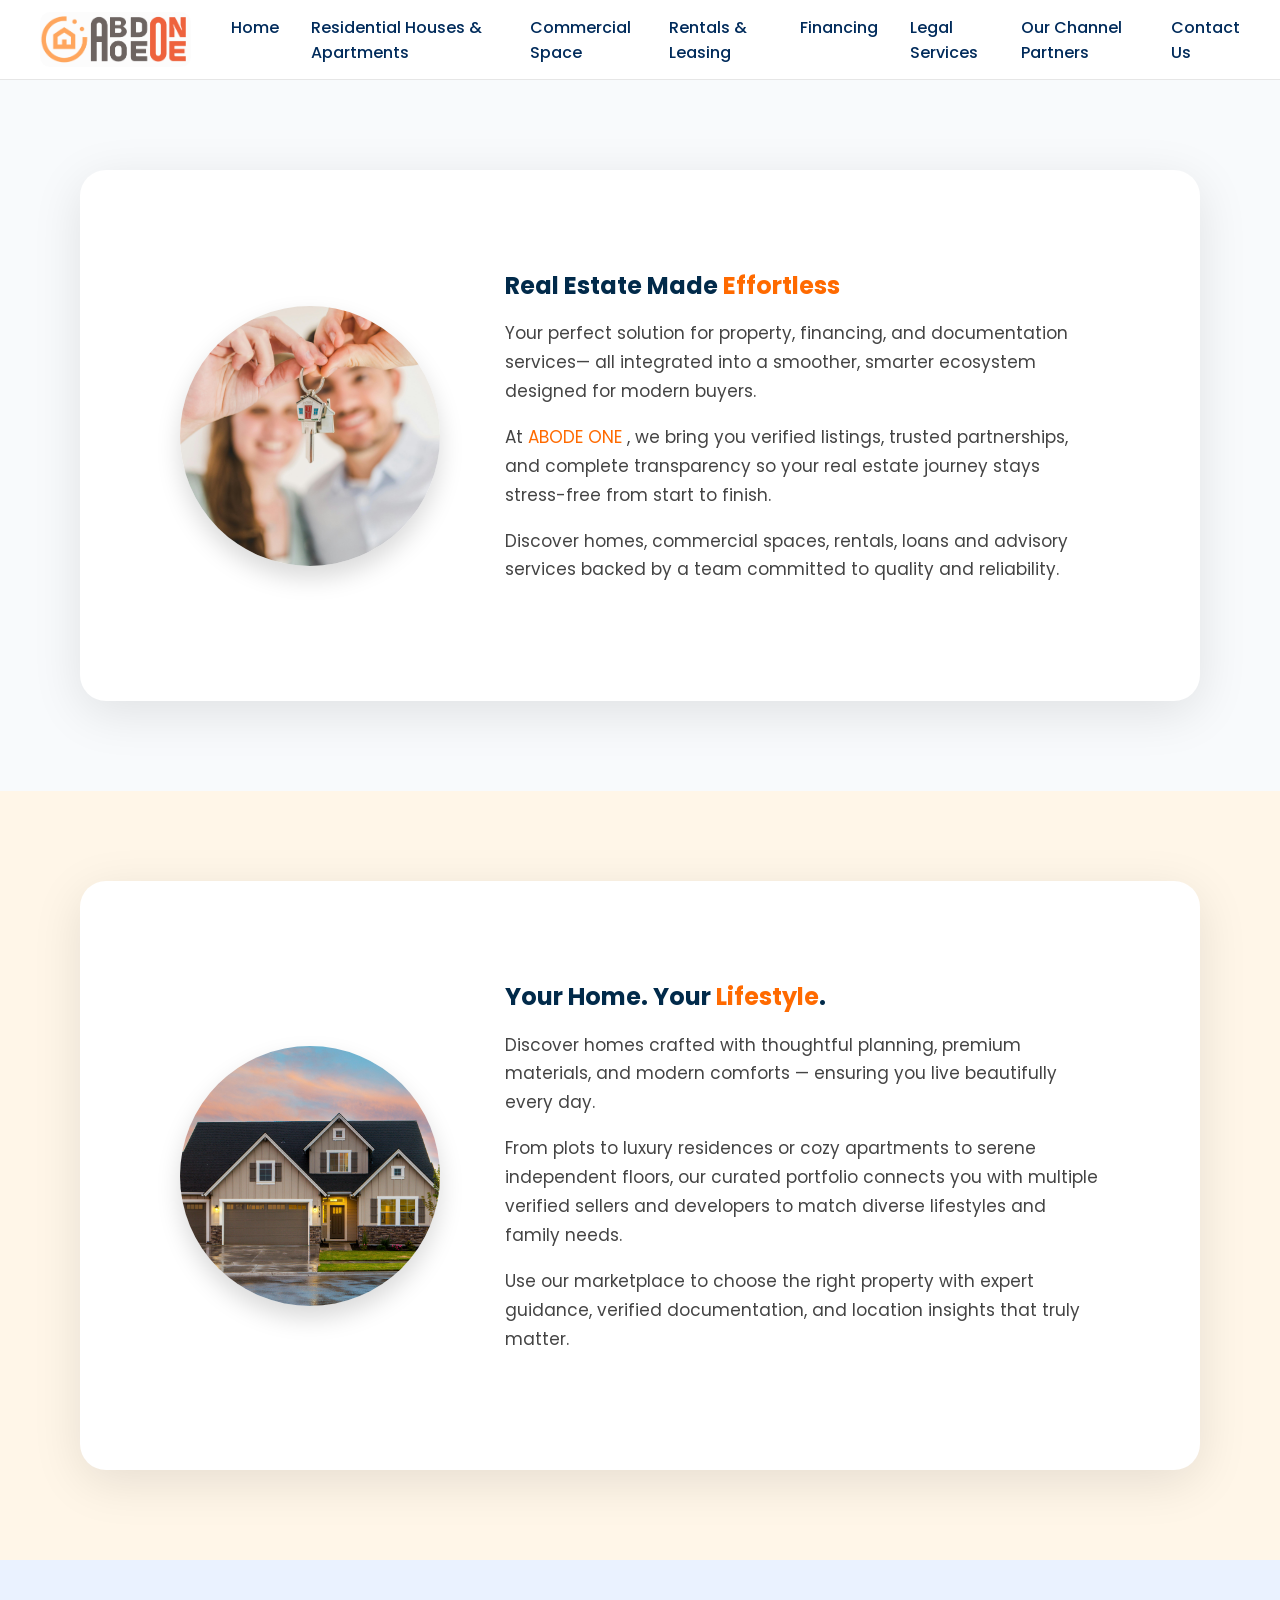
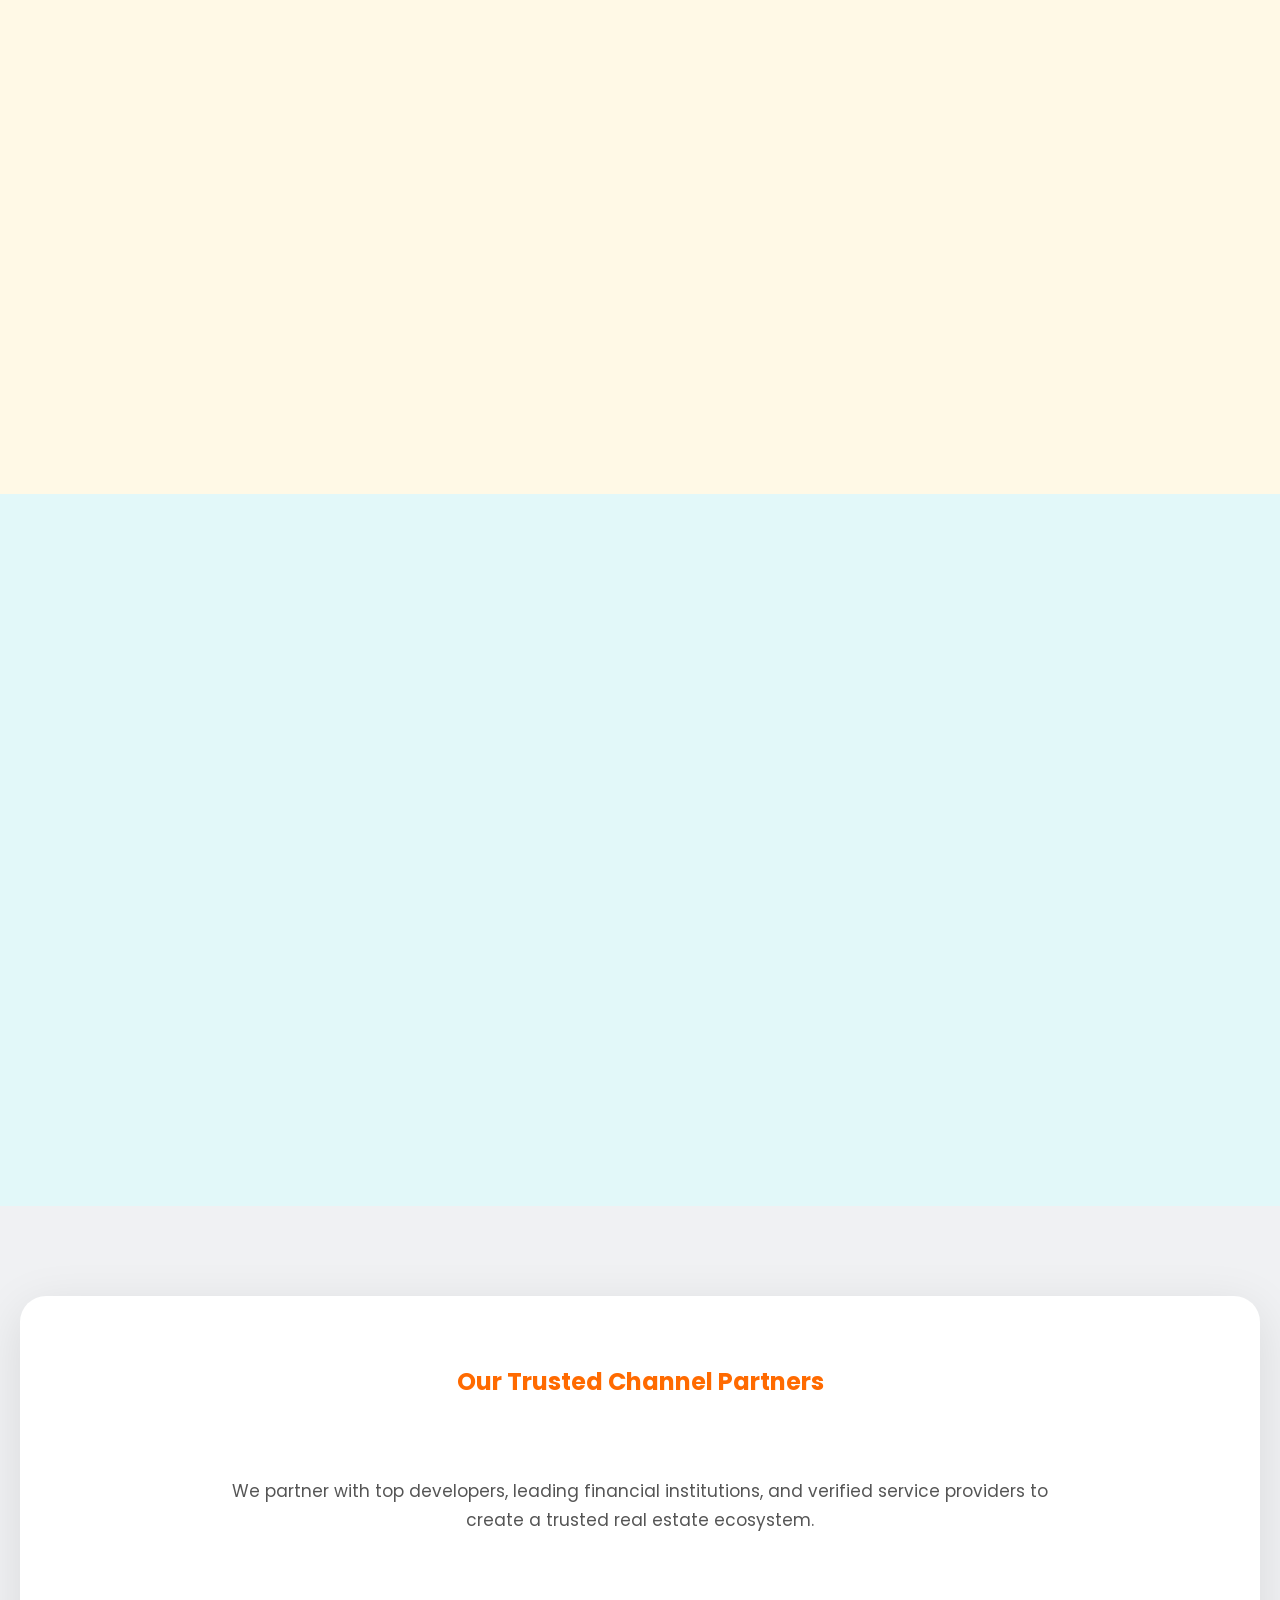
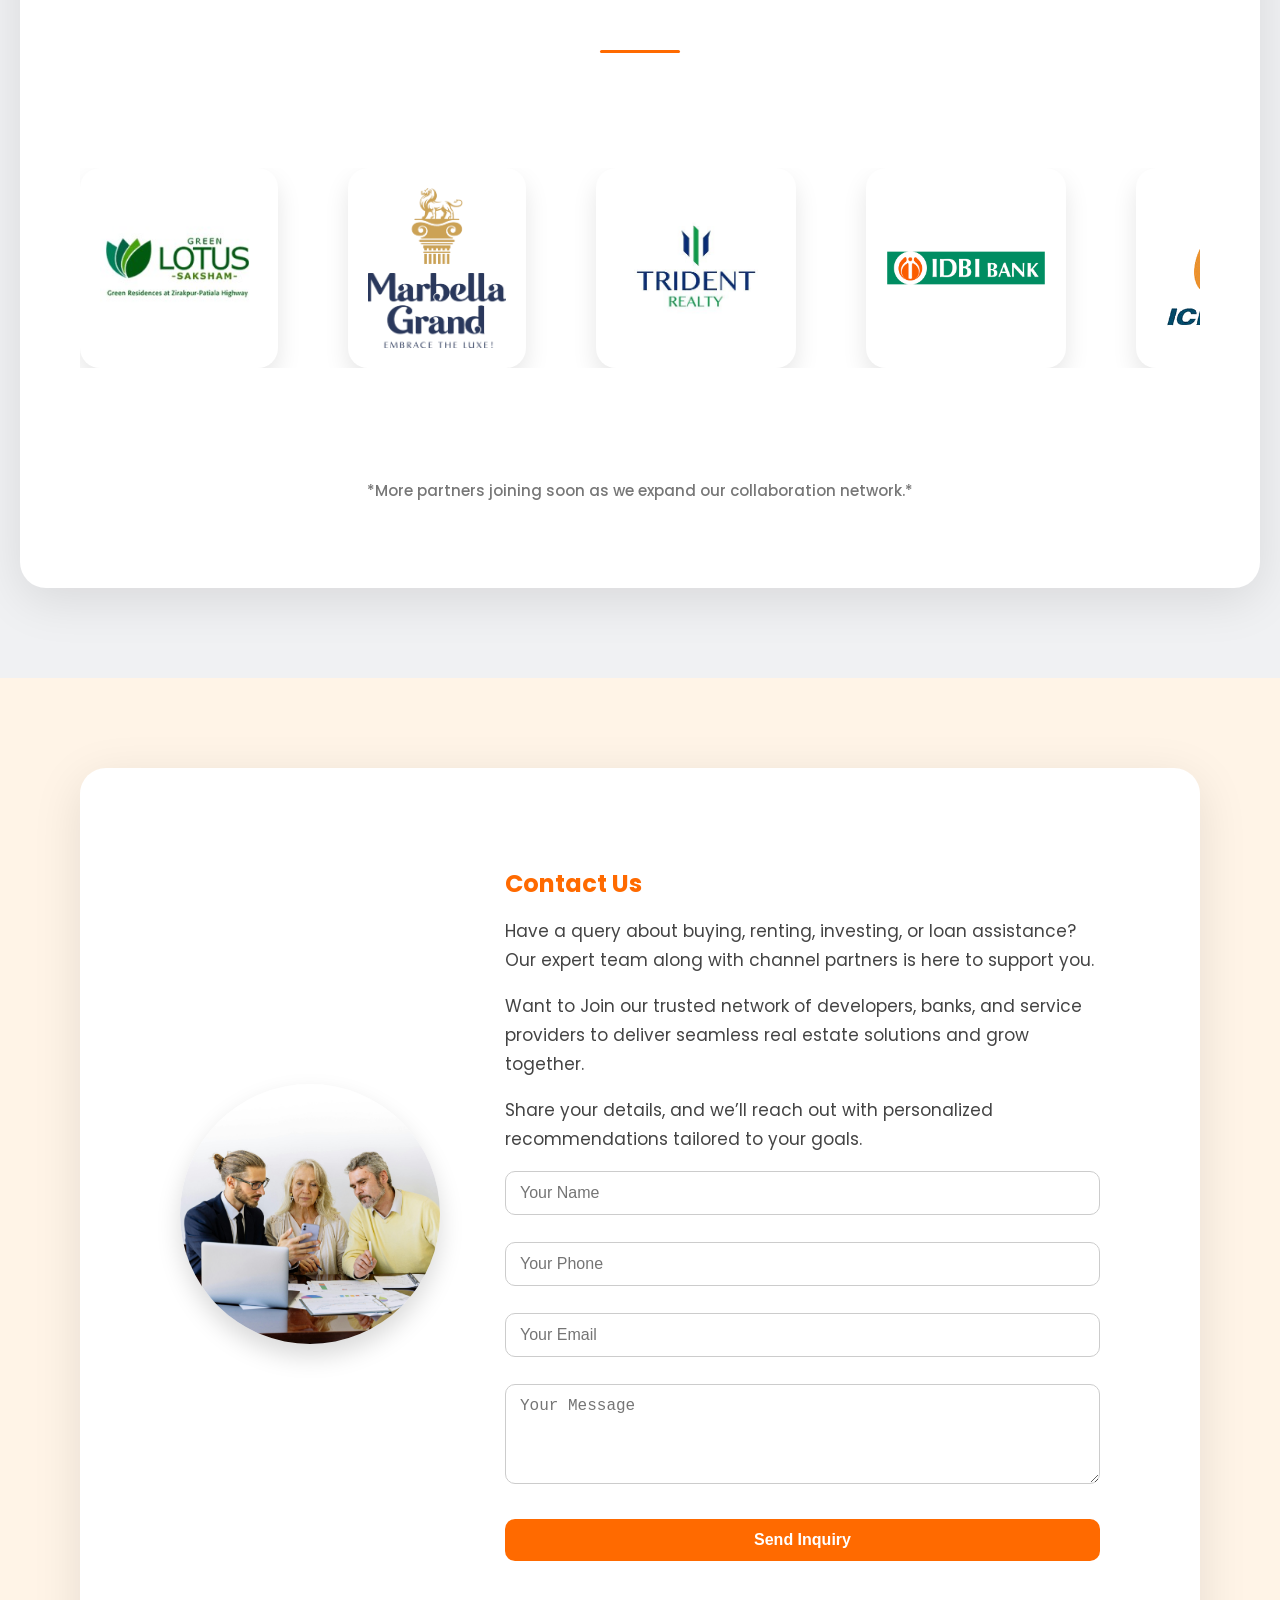
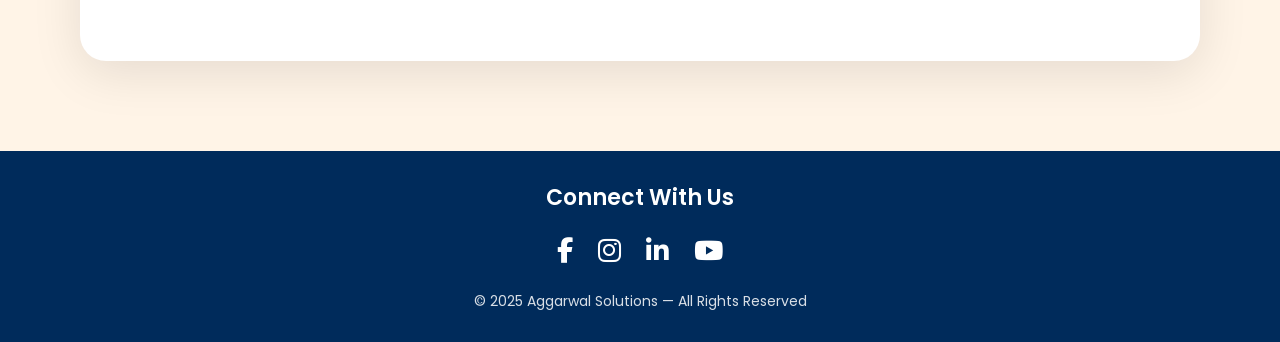
==== REAPI/src/main/java/website_content/index.html @ b0543baa "website developed" ====
<!DOCTYPE html>
<html lang="en">
<head>
<meta charset="UTF-8">
<meta name="viewport" content="width=device-width, initial-scale=1.0">
<title>TIMBRIX Real Estate Solutions</title>

<link rel="stylesheet" href="https://cdnjs.cloudflare.com/ajax/libs/font-awesome/6.5.0/css/all.min.css">
<link rel="preconnect" href="https://fonts.googleapis.com">
<link rel="preconnect" href="https://fonts.gstatic.com" crossorigin>
<link href="https://fonts.googleapis.com/css2?family=Poppins:wght@300;400;500;600;700;800&display=swap" rel="stylesheet">

<style>
/* -------------------- GLOBAL -------------------- */
html { scroll-behavior: smooth; }
body {
    margin: 0;
    font-family: "Poppins", sans-serif;
    background: #f6f7f9;
    color: #333;
}

/* -------------------- HEADER -------------------- */
header {
    background: #ffffffeb;
    backdrop-filter: blur(12px);
    position: sticky;
    top: 0;
    z-index: 9999;
    display: flex;
    align-items: center;
    justify-content: space-between;
    padding: 12px 40px;
    border-bottom: 1px solid #e6e6e6;
}

header .logo-area {
    display: flex;
    align-items: center;
    gap: 20px;
}

header .logo-area strong {
    font-size: 22px;
    font-weight: 700;
    color: #002b5b;
    letter-spacing: 1px;
}

header nav ul {
    list-style: none;
    display: flex;
    gap: 32px;
    margin: 0;
}
header nav ul li a {
    font-weight: 500;
    text-decoration: none;
    color: #002b5b;
    transition: 0.3s;
}
header nav ul li a:hover {
    color: #ff6a00;
    font-weight: 600;
}

/* Hamburger menu button */
.hamburger {
    display: none;
    font-size: 28px;
    cursor: pointer;
    color: #002b5b;
}

/* -------------------- SECTIONS -------------------- */
section {
    padding: 90px 80px;
    min-height: 50vh;
    display: flex;
    align-items: center;
    justify-content: center;
}

/* -------------------- CARDS -------------------- */
.glass-card {
    background: white;
    border-radius: 26px;
    box-shadow: 0 12px 50px rgba(0,0,0,0.10);
    padding: 100px;
    display: flex;
    align-items: center;
    gap: 65px;
    max-width: 1500px;
    width: 100%;
    opacity: 0;
    transform: translateY(70px);
	transition: transform 0.5s ease, opacity 0.5s ease;
}

.visible {
    opacity: 1 !important;
    transform: translateY(0) !important;
}

/* -------------------- TEXT -------------------- */
.glass-card h1, .glass-card h2 {
    margin: 0 0 18px 0;
    color: #012a4a;
    font-weight: 700;
    line-height: 1.3;
}

.glass-card p {
    font-size: 17px;
    line-height: 1.7;
    color: #444;
}

.highlight {
    color: #ff6a00;
}

/* -------------------- IMAGE -------------------- */
.section-image {
    width: 260px;
    height: 260px;
    border-radius: 50%;
    object-fit: cover;
    box-shadow: 0 12px 25px rgba(0,0,0,0.15);
    transition: 0.3s ease;
}
.section-image:hover {
    transform: scale(1.08);
}

/* -------------------- SECTION COLORS -------------------- */
#intro { background: #f8fafc; }
#residential { background: #fff6e8; }
#commercial { background: #eaf2ff; }
#rentals { background: #f8f9fa; }
#loans { background: #fff9e6; }
#legal { background: #e2f8f9; }
#partners { background: #f0f1f3; }
#contact { background: #fff4e7; }

/* -------------------- PARTNER SLIDER -------------------- */
.partner-track-wrapper {
    overflow: hidden;
    width: 100%;
    margin-top: 10px;
    margin-bottom: 10px;
}

.partner-track {
    display: flex;
    gap: 70px;
    animation: slide 18s linear infinite;
}

.partner-track img {
    width: 160px;
    height: 160px;
    object-fit: contain;
    background: white;
    padding: 20px;
    border-radius: 20px;
    box-shadow: 0 12px 25px rgba(0,0,0,0.1);
    transition: 0.3s;
}
.partner-track img:hover {
    transform: scale(1.15);
}

@keyframes slide {
    from { transform: translateX(0); }
    to { transform: translateX(-50%); }
}

/* -------------------- CONTACT FORM -------------------- */
form {
    margin-top: 15px;
}
form input, form textarea {
    width: 100%;
    padding: 14px;
    margin-bottom: 15px;
    border: 1px solid #ccc;
    border-radius: 10px;
    font-size: 16px;
    background: #fff;
}
form button {
    padding: 14px 30px;
    background: #ff6a00;
    border: none;
    color: white;
    border-radius: 10px;
    font-weight: 600;
    cursor: pointer;
    margin-top: 8px;
}
form button:hover {
    background: #e35d00;
}

/* -------------------- RESPONSIVE -------------------- */
@media (max-width: 900px) {
    .glass-card {
        flex-direction: column;
        text-align: center;
    }
    .section-image {
        width: 180px;
        height: 180px;
    }
    header {
        padding: 12px 20px;
    }
    header nav ul {
        gap: 18px;
    }
}

/* Improved mobile responsiveness */
@media (max-width: 700px) {
    section {
        padding: 50px 25px;
    }
    .glass-card {
        padding: 45px 28px;
        gap: 30px;
        max-width: 100%;
    }
    .section-image {
        width: 140px;
        height: 140px;
    }
    .glass-card h1, .glass-card h2 { font-size: 22px; }
    .glass-card p { font-size: 15px; }
    .partner-track img {
        width: 100px;
        height: 100px;
        padding: 12px;
    }
    .hamburger {
        display: block;
    }
    header nav {
        display: none;
        position: absolute;
        top: 70px;
        right: 0;
        background: #ffffff;
        width: 200px;
        box-shadow: 0 8px 20px rgba(0,0,0,0.2);
        border-radius: 10px;
        flex-direction: column;
        padding: 10px;
    }
    header nav ul {
        flex-direction: column;
        gap: 15px;
    }
}

/* Extra small phones */
@media (max-width: 500px) {
    header { padding: 10px 15px; }
    .glass-card { padding: 35px 22px; border-radius: 20px; gap: 22px; }
    .section-image { width: 120px; height: 120px; }
    .partner-track img { width: 80px; height: 80px; padding: 10px; }
    header .logo-area strong { font-size: 18px; }
}
</style>
</head>

<body>

<!-- ======================= HEADER ======================= -->
<header>
    <div class="logo-area">
        <img src="abodeone.png" style="height:55px; border-radius:10px;">
      
    </div>

    <div class="hamburger" onclick="toggleMenu()">
        <i class="fas fa-bars"></i>
    </div>

    <nav id="nav-menu">
        <ul>
            <li><a href="#intro">Home</a></li>
            <li><a href="#residential">Residential Houses & Apartments</a></li>
            <li><a href="#commercial">Commercial Space</a></li>
            <li><a href="#rentals">Rentals & Leasing</a></li>
            <li><a href="#loans">Financing</a></li>
            <li><a href="#legal">Legal Services</a></li>
            <li><a href="#partners">Our Channel Partners</a></li>
            <li><a href="#contact">Contact Us</a></li>
        </ul>
    </nav>
</header>

<!-- ======================= SECTIONS ======================= -->
<section id="intro">
    <div class="glass-card">
        <img src="intro.jpg" class="section-image">
        <div class="text-content">
           <h1>Real Estate Made <span class="highlight">Effortless</span></h1>
           <p>Your perfect solution for property, financing, and documentation services— all integrated into a smoother, smarter ecosystem designed for modern buyers.</p>
           <p>At <span class="highlight"> ABODE ONE </span>, we bring you verified listings, trusted partnerships, and complete transparency so your real estate journey stays stress-free from start to finish.</p>
           <p>Discover homes, commercial spaces, rentals, loans and advisory services backed by a team committed to quality and reliability.</p>
        </div>
    </div>
</section>


<!-- ======================= RESIDENTIAL ======================= -->
<section id="residential">
    <div class="glass-card">
        <img src="residential.jpg" class="section-image">

        <div class="text-content">
           <h2>Your Home. Your <span class="highlight">Lifestyle</span>.</h2>
			<p>Discover homes crafted with thoughtful planning, premium materials, and modern comforts — ensuring you live beautifully every day.</p>
			<p>From plots to luxury residences  or cozy apartments to serene independent floors, our curated portfolio connects you with multiple verified sellers and developers to match diverse lifestyles and family needs.</p>
			<p>Use our marketplace to choose the right property with expert guidance, verified documentation, and location insights that truly matter.</p>

        </div>
    </div>
</section>

<!-- ======================= COMMERCIAL ======================= -->
<section id="commercial">
    <div class="glass-card">
        <img src="commercial.jpg" class="section-image">

        <div class="text-content">
            <h2>Commercial Spaces That <span class="highlight">Empower Businesses</span></h2>
			<p>Whether you’re a startup, growing company, or established enterprise, find the right commercial space to drive your success.</p>
			<p>Browse retail shops, office spaces, showrooms, and industrial units from multiple trusted partners — all offering high visibility, strong connectivity, and long-term value.</p>
			<p>Our marketplace connects you with top real estate agents and developers, providing commercial projects designed for productivity, scalability, and seamless operations.</p>
		</div>
    </div>
</section>

<!-- ======================= RENTALS ======================= -->
<section id="rentals">
    <div class="glass-card">
        <img src="rental.jpg" class="section-image">

        <div class="text-content">
          <h2>Flexible <span class="highlight">Rentals & Leasing</span></h2>
			<p>Discover rental homes, offices, co-working spaces, and commercial units all in one marketplace — tailored to your short-term and long-term needs.</p>
			<p>Compare options from trusted rental partners with transparent pricing, hassle-free paperwork, and speedy move-ins — ideal for individuals and businesses on the move.</p>
			<p>Pick from fully furnished, semi-furnished, or bare-shell spaces, with flexible lease terms designed to suit your lifestyle or business requirements.</p>

        </div>
    </div>
</section>

<!-- ======================= LOANS ======================= -->
<section id="loans">
    <div class="glass-card">
        <img src="bankloans.jpg" class="section-image">

        <div class="text-content">
          <h2>Fast & Easy <span class="highlight">Property Loans</span></h2>
			<p>Discover a wide range of home loans, commercial loans, balance transfers, and top-ups — all available in one convenient marketplace.</p>
			<p>Compare options from multiple leading banks to secure the best rates, faster approvals, and expert guidance every step of the way.</p>
			<p>Our streamlined process takes you from eligibility checks to final approval quickly, transparently, and effortlessly.</p>


        </div>
    </div>
</section>

<!-- ======================= LEGAL ======================= -->
<section id="legal">
    <div class="glass-card">
        <img src="legal.jpg" class="section-image">

        <div class="text-content">
           <h2>Property Legalities Made <span class="highlight">Simple</span></h2>

<p>Navigate real estate with confidence using our verified documentation services, trusted legal partners, and transparent advisory.</p>
<p>From agreement drafting and registration to due diligence, NOCs, and title checks — legal partners cover everything to protect your investment.</p>
<p>All documents are carefully reviewed by certified legal professionals to ensure accuracy, compliance, and peace of mind.</p>

        </div>
    </div>
</section>

<!-- ======================= PARTNERS ======================= -->
<section id="partners">
    <div class="glass-card" style="flex-direction: column; text-align:center; padding: 70px 60px;">

        <h2 style="margin-bottom: 15px;">
            <span class="highlight">Our Trusted Channel Partners</span>
        </h2>

      <p style="max-width: 850px; margin: 0 auto 25px auto; font-size: 17px; line-height: 1.7; color: #555;">
    We partner with top developers, leading financial institutions, and verified service providers to create a trusted real estate ecosystem. 
   </p>


        <hr style="width: 80px; border: none; height: 3px; background: #ff6a00; border-radius: 10px; margin: 25px auto 40px auto;">

        <div class="partner-track-wrapper">
            <div class="partner-track">
                <img src="Green_lotus_saksham.png" alt="Green Lotus">
                <img src="marbella.webp" alt="Marbella">
                <img src="trident.png" alt="Trident">
                <img src="idbi.png" alt="IDBI Bank">
                <img src="icici.png" alt="ICICI Bank">
                <img src="sbi.png" alt="SBI Bank">

                <!-- duplicates for infinite loop -->
                <img src="Green_lotus_saksham.png" alt="Green Lotus">
                <img src="marbella.webp" alt="Marbella">
                <img src="trident.png" alt="Trident">
                <img src="idbi.png" alt="IDBI Bank">
                <img src="icici.png" alt="ICICI Bank">
                <img src="sbi.png" alt="SBI Bank">
            </div>
        </div>

        <p style="margin-top: 35px; font-size: 15px; color: #777; font-weight: 500;">
            *More partners joining soon as we expand our collaboration network.*
        </p>

    </div>
</section>


<!-- ======================= CONTACT ======================= -->
<section id="contact">
    <div class="glass-card">
        <img src="contactus.jpg" class="section-image">

        <div class="text-content" style="max-width:600px;">
            <h2><span class="highlight">Contact Us</span></h2>
            <p>Have a query about buying, renting, investing, or loan assistance? Our expert team along with channel partners is here to support you.</p>
            <p>Want to Join our trusted network of developers, banks, and service providers to deliver seamless real estate solutions and grow together.</p>

			<p>Share your details, and we’ll reach out with personalized recommendations tailored to your goals.</p>

        <form action="send_email.php" method="post">
                <input type="text" placeholder="Your Name" required>
                <input type="tel" placeholder="Your Phone" required>
                <input type="email" placeholder="Your Email" required>
                <textarea placeholder="Your Message" required></textarea>
                <button type="submit">Send Inquiry</button>
            </form>
        </div>
    </div>
</section>

<style>
/* -------------------- CONTACT FORM STYLING -------------------- */
form {
    display: flex;
    flex-direction: column;
    gap: 12px;
    width: 100%;
}

form input,
form textarea {
    width: 100%;
    padding: 12px 14px;
    font-size: 16px;
    border-radius: 10px;
    border: 1px solid #ccc;
    box-sizing: border-box;
    transition: 0.3s;
}

form input:focus,
form textarea:focus {
    outline: none;
    border-color: #ff6a00;
    box-shadow: 0 0 5px rgba(255,106,0,0.5);
}

form textarea {
    resize: vertical;
    min-height: 100px;
}

form button {
    padding: 12px 25px;
    font-size: 16px;
    border-radius: 10px;
    background: #ff6a00;
    color: #fff;
    border: none;
    cursor: pointer;
    transition: 0.3s;
}

form button:hover {
    background: #e35d00;
}

/* -------------------- MOBILE RESPONSIVE -------------------- */
@media (max-width: 700px) {
    form input,
    form textarea {
        font-size: 15px;
        padding: 10px 12px;
    }
    form button {
        font-size: 15px;
        padding: 10px 20px;
    }
}

@media (max-width: 500px) {
    form input,
    form textarea {
        font-size: 14px;
        padding: 8px 10px;
    }
    form button {
        font-size: 14px;
        padding: 8px 18px;
    }
}
</style>



<!-- ======================= FOOTER ======================= -->
<footer style="text-align:center; padding:30px 20px; background:#002b5b; color:white;">
    <div style="margin-bottom:18px; font-size:22px; font-weight:600;">Connect With Us</div>
    <div style="margin-bottom:20px; display:flex; justify-content:center; gap:25px;">
        <a href="www.facebook.com" style="color:white; font-size:26px; transition:0.3s;"><i class="fab fa-facebook-f"></i></a>
        <a href="www.instagram.com" style="color:white; font-size:26px; transition:0.3s;"><i class="fab fa-instagram"></i></a>
        <a href="www.linkedin.com" style="color:white; font-size:26px; transition:0.3s;"><i class="fab fa-linkedin-in"></i></a>
        <a href="www.youtube.com" style="color:white; font-size:26px; transition:0.3s;"><i class="fab fa-youtube"></i></a>
    </div>
    <div style="margin-top:12px; font-size:14px; opacity:0.85;">© 2025 Aggarwal Solutions — All Rights Reserved</div>
</footer>

<script>
// Fade-in Animation
const observer = new IntersectionObserver(entries => {
    entries.forEach(entry => {
        if(entry.isIntersecting){
            entry.target.classList.add('visible');
        }
    });
},{ threshold: 0.2 });

document.querySelectorAll('.glass-card').forEach(card => observer.observe(card));

// Toggle Mobile Menu
function toggleMenu() {
    const menu = document.getElementById('nav-menu');
    if(menu.style.display === "flex") {
        menu.style.display = "none";
    } else {
        menu.style.display = "flex";
    }
}
</script>

</body>
</html>
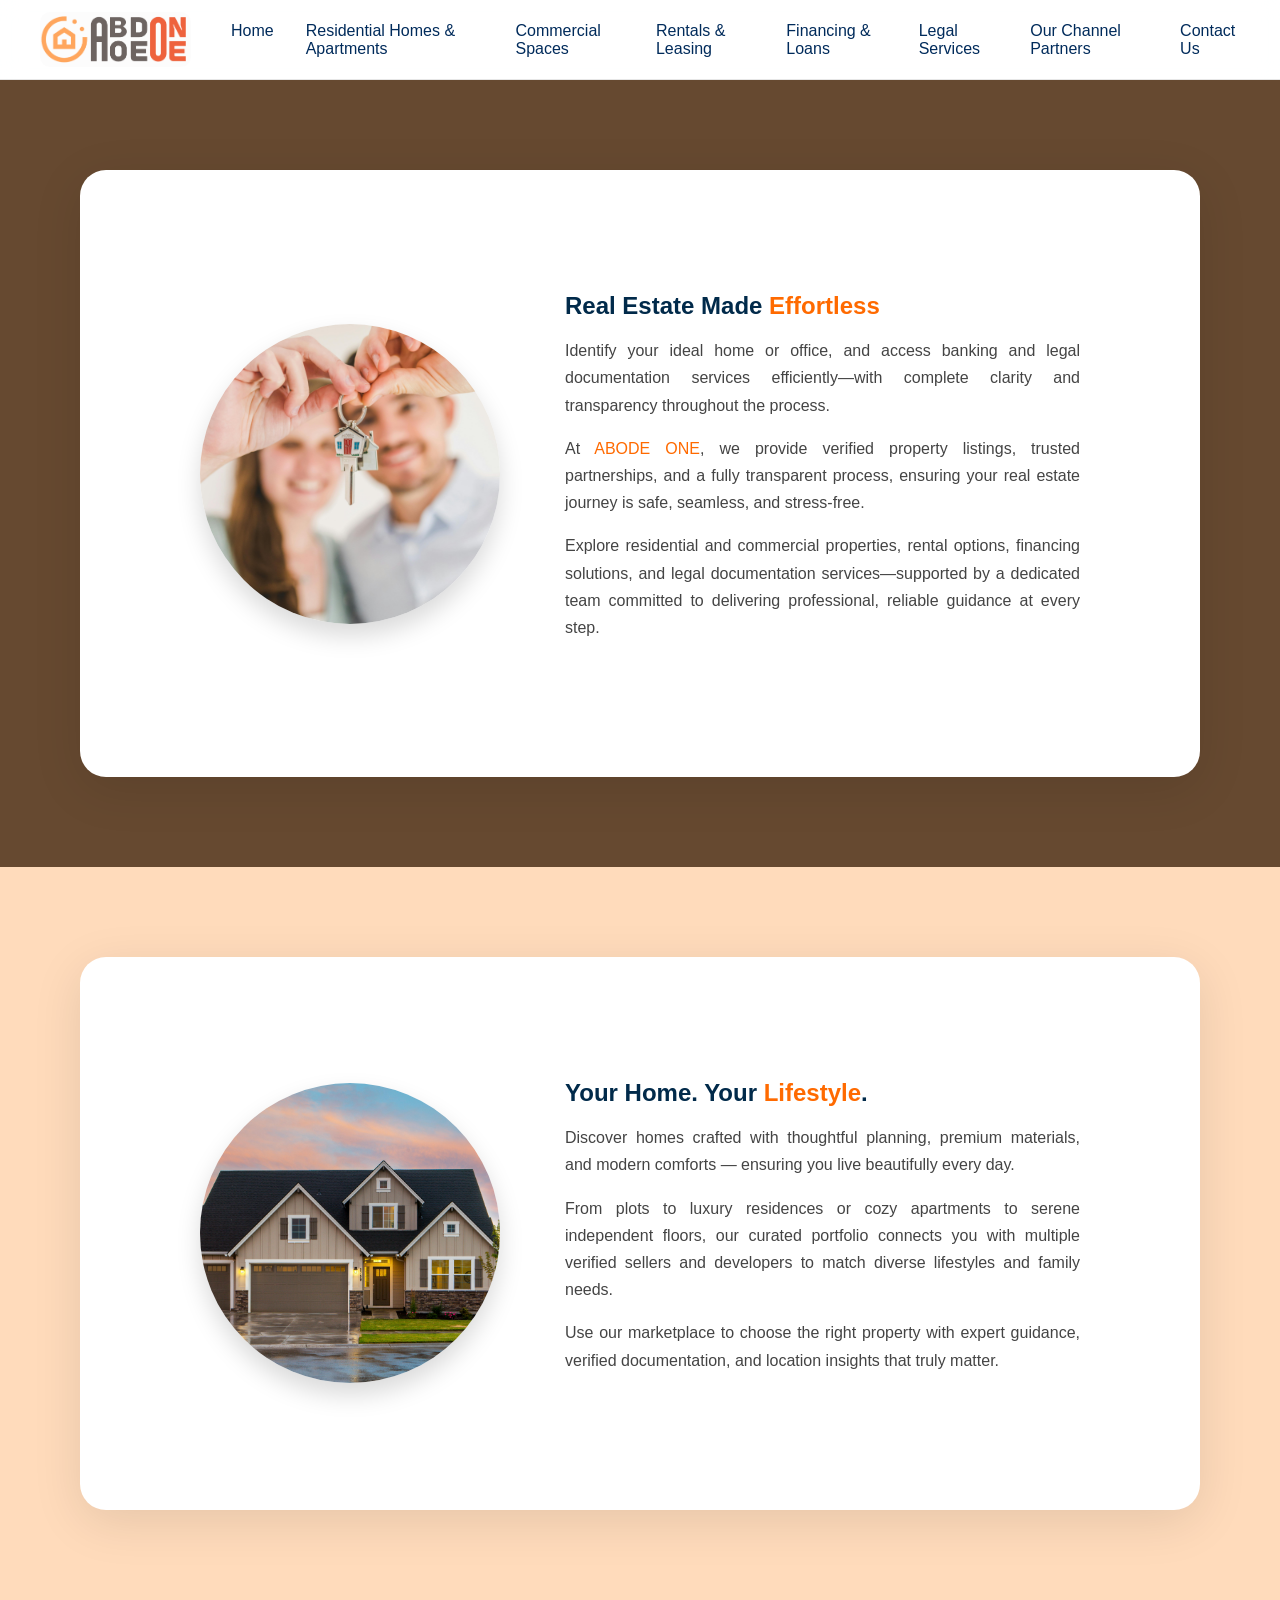
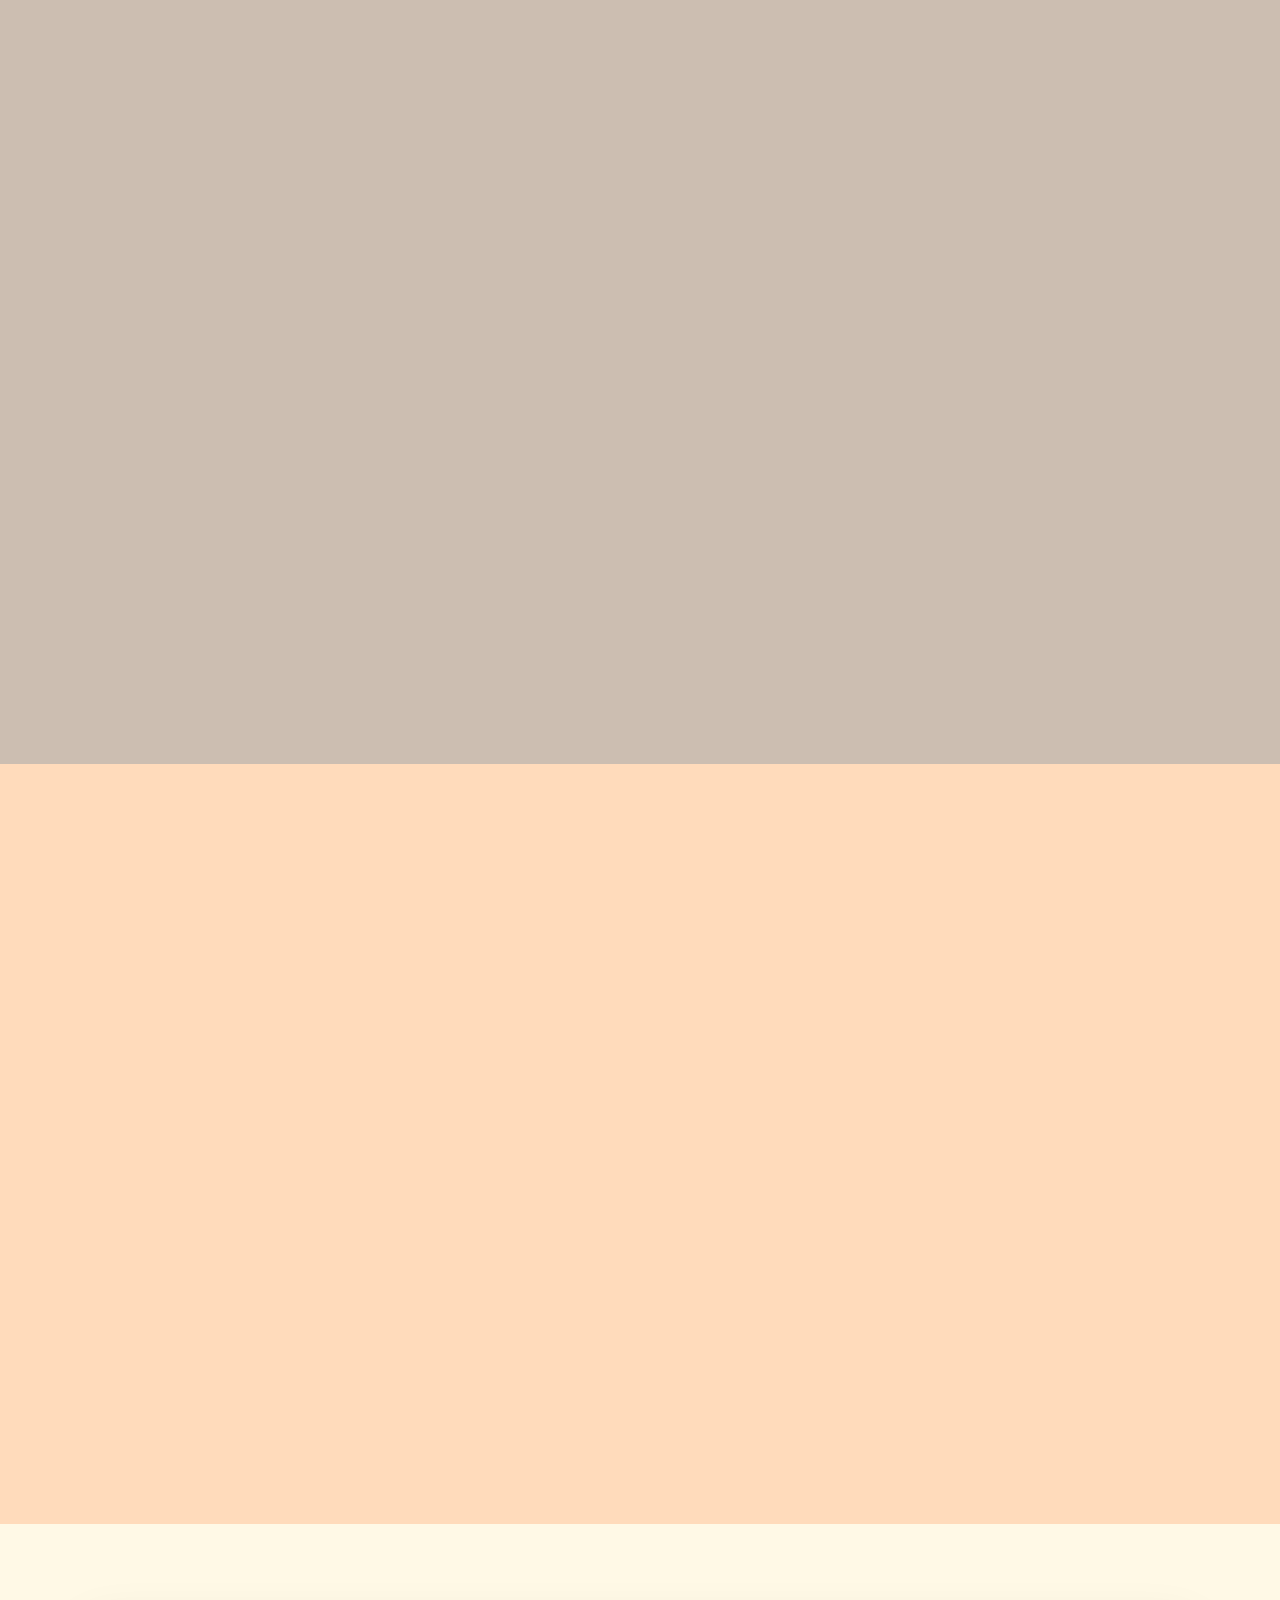
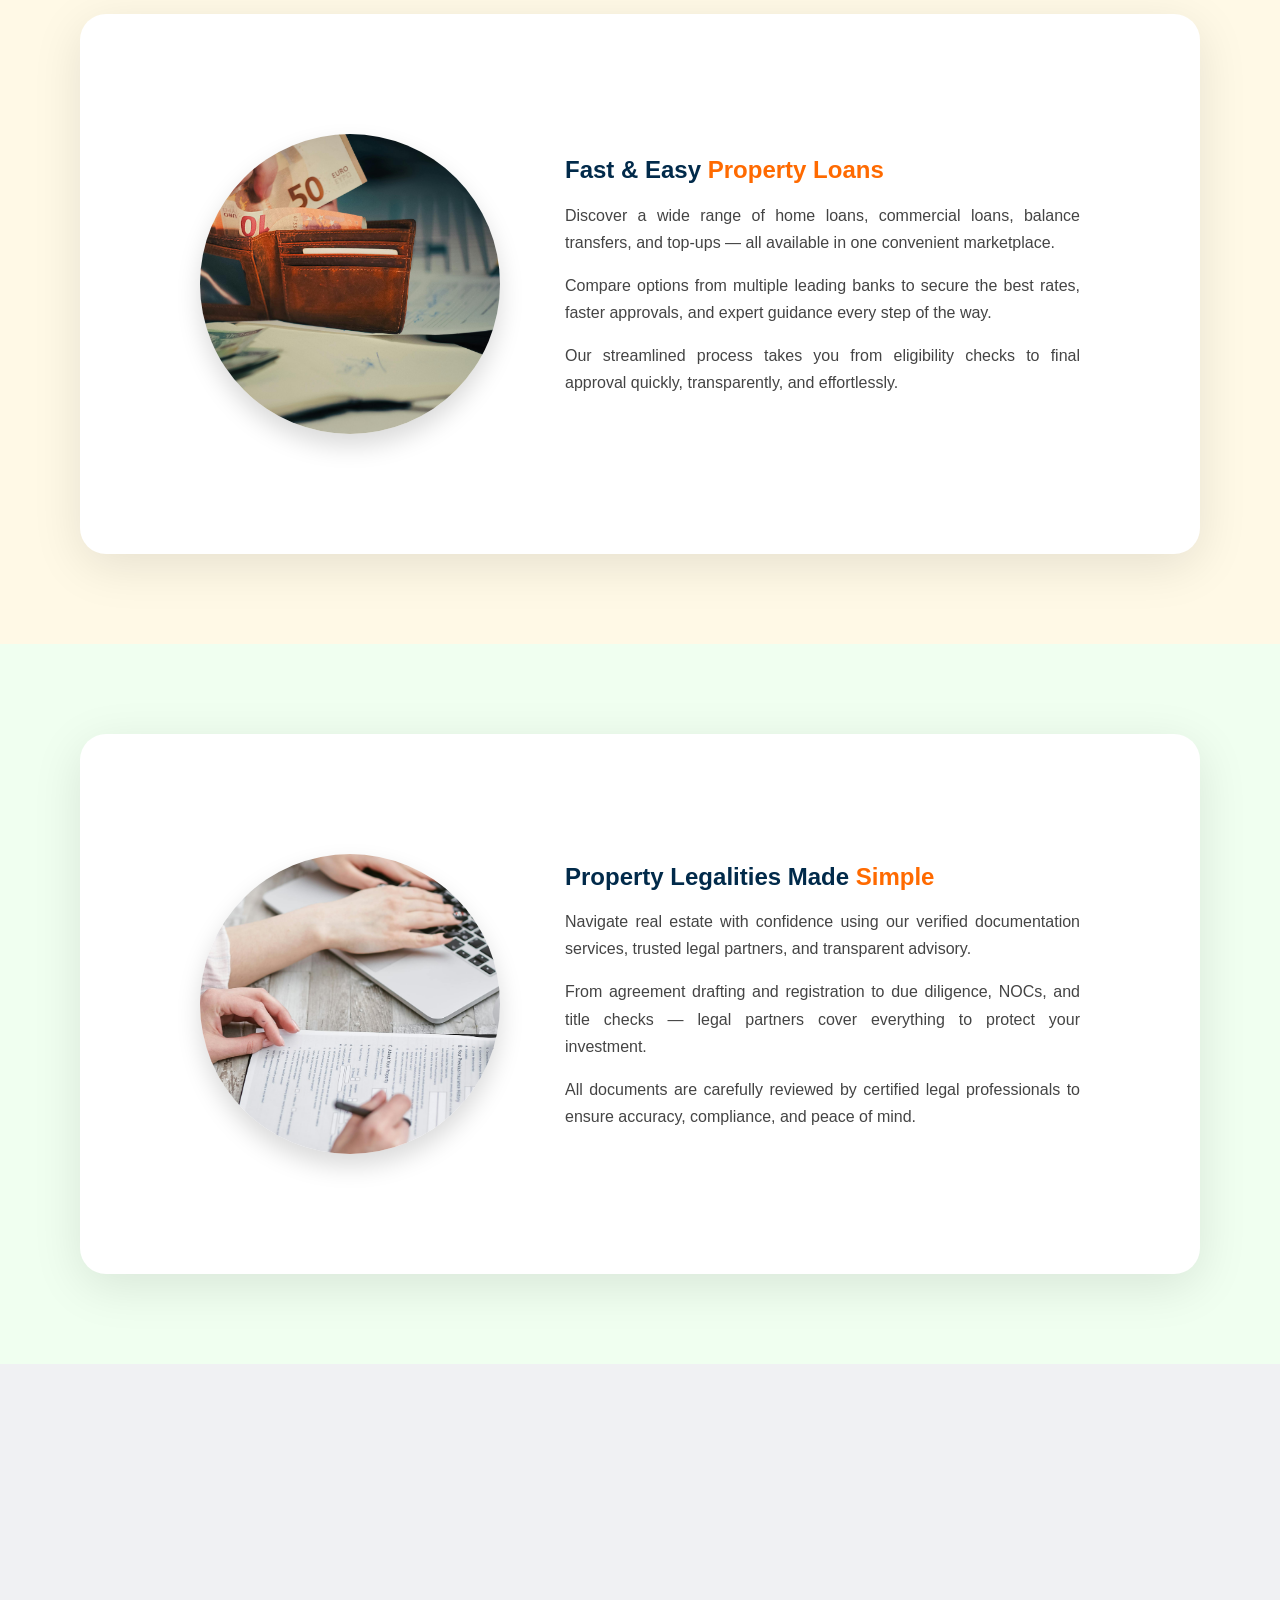
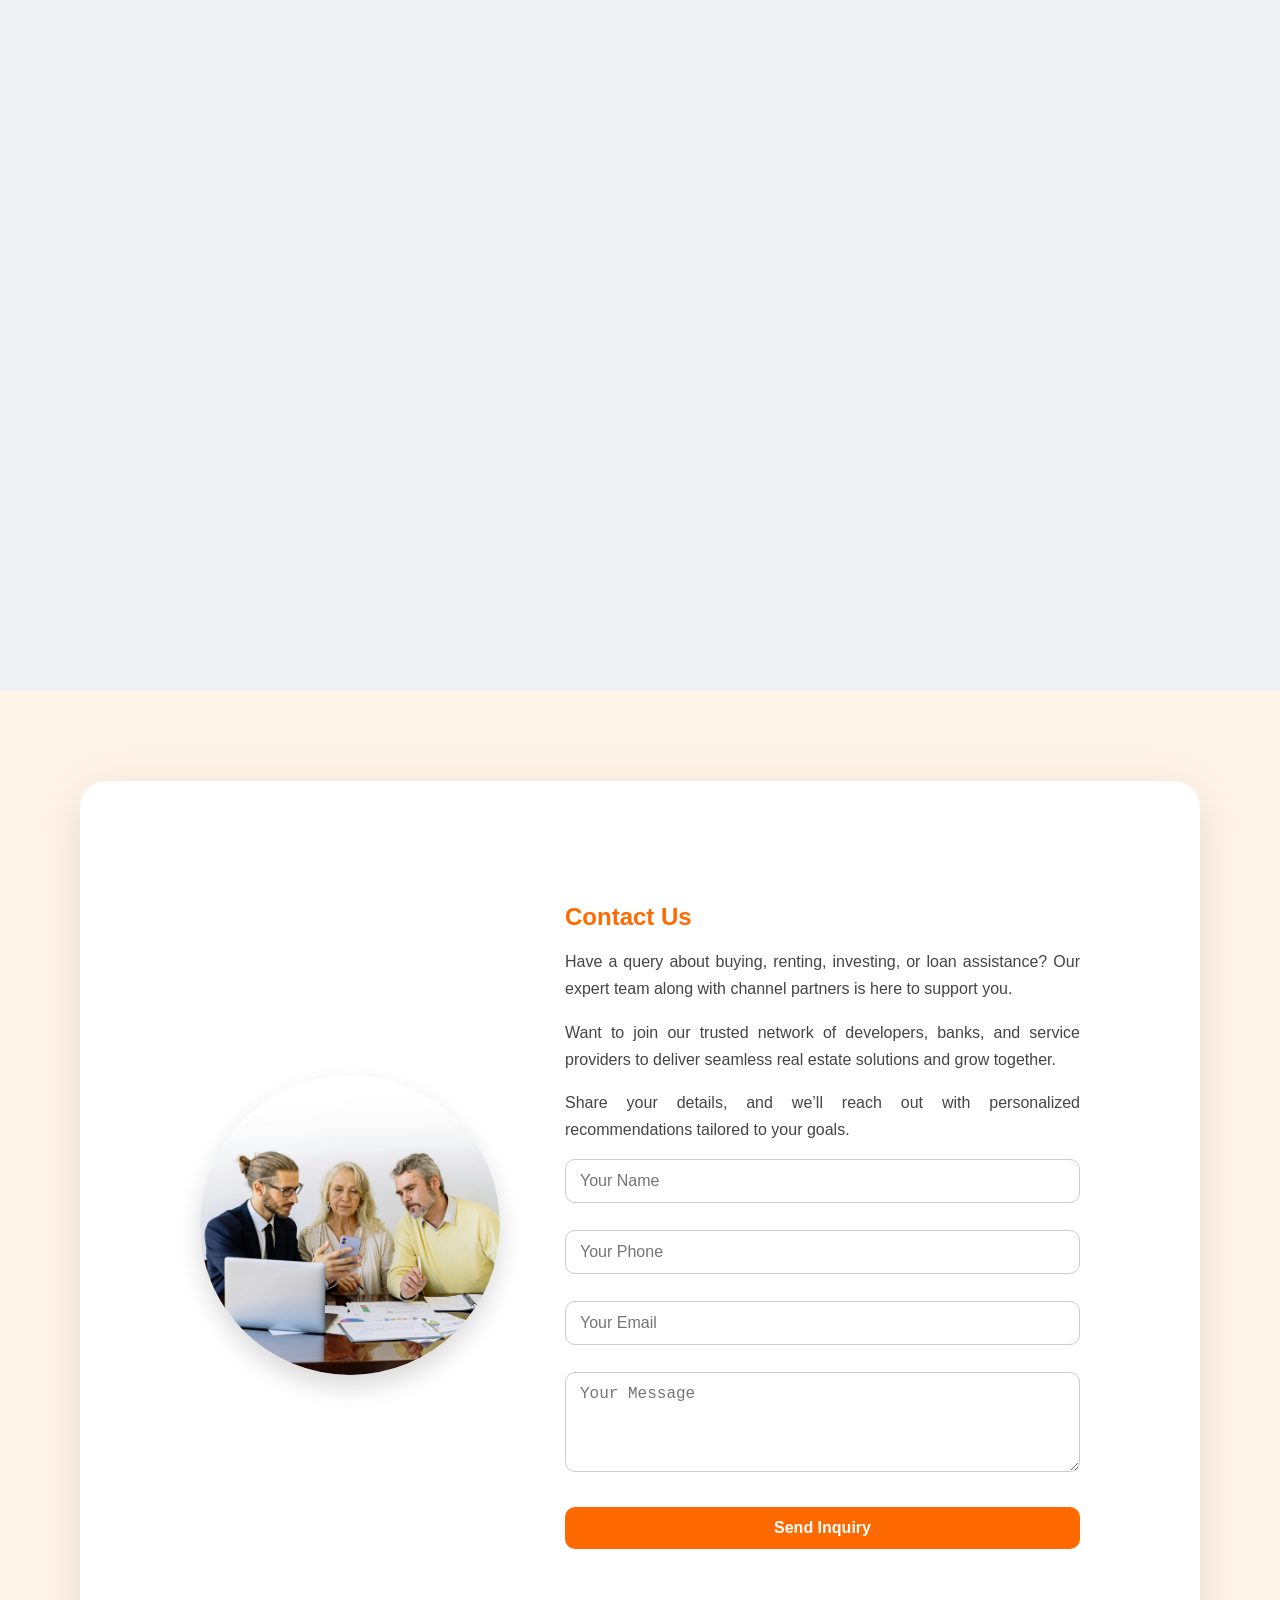
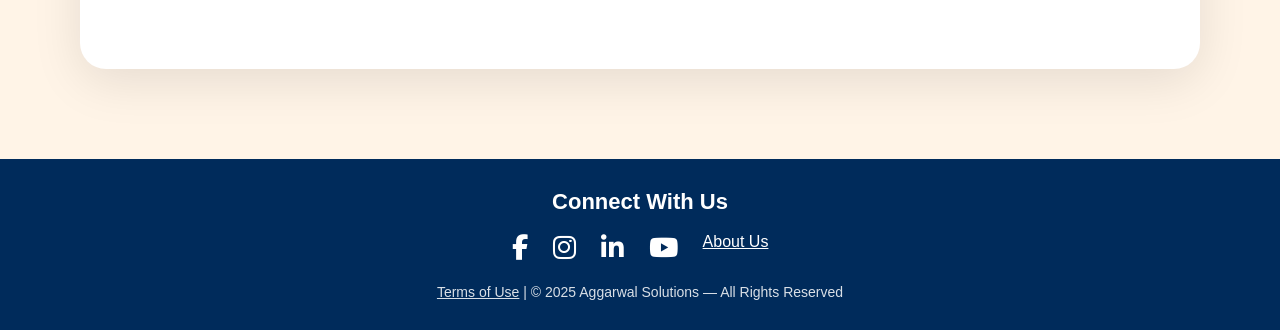
==== commit c3baf87d: "website content updated" ====
--- a/REAPI/src/main/java/website_content/index.html
+++ b/REAPI/src/main/java/website_content/index.html
@@ -3,275 +3,13 @@
 <head>
 <meta charset="UTF-8">
 <meta name="viewport" content="width=device-width, initial-scale=1.0">
-<title>TIMBRIX Real Estate Solutions</title>
-
+<title>AbodeOne</title>
+<link rel="stylesheet" href="style.css">
 <link rel="stylesheet" href="https://cdnjs.cloudflare.com/ajax/libs/font-awesome/6.5.0/css/all.min.css">
 <link rel="preconnect" href="https://fonts.googleapis.com">
 <link rel="preconnect" href="https://fonts.gstatic.com" crossorigin>
 <link href="https://fonts.googleapis.com/css2?family=Poppins:wght@300;400;500;600;700;800&display=swap" rel="stylesheet">
 
-<style>
-/* -------------------- GLOBAL -------------------- */
-html { scroll-behavior: smooth; }
-body {
-    margin: 0;
-    font-family: "Poppins", sans-serif;
-    background: #f6f7f9;
-    color: #333;
-}
-
-/* -------------------- HEADER -------------------- */
-header {
-    background: #ffffffeb;
-    backdrop-filter: blur(12px);
-    position: sticky;
-    top: 0;
-    z-index: 9999;
-    display: flex;
-    align-items: center;
-    justify-content: space-between;
-    padding: 12px 40px;
-    border-bottom: 1px solid #e6e6e6;
-}
-
-header .logo-area {
-    display: flex;
-    align-items: center;
-    gap: 20px;
-}
-
-header .logo-area strong {
-    font-size: 22px;
-    font-weight: 700;
-    color: #002b5b;
-    letter-spacing: 1px;
-}
-
-header nav ul {
-    list-style: none;
-    display: flex;
-    gap: 32px;
-    margin: 0;
-}
-header nav ul li a {
-    font-weight: 500;
-    text-decoration: none;
-    color: #002b5b;
-    transition: 0.3s;
-}
-header nav ul li a:hover {
-    color: #ff6a00;
-    font-weight: 600;
-}
-
-/* Hamburger menu button */
-.hamburger {
-    display: none;
-    font-size: 28px;
-    cursor: pointer;
-    color: #002b5b;
-}
-
-/* -------------------- SECTIONS -------------------- */
-section {
-    padding: 90px 80px;
-    min-height: 50vh;
-    display: flex;
-    align-items: center;
-    justify-content: center;
-}
-
-/* -------------------- CARDS -------------------- */
-.glass-card {
-    background: white;
-    border-radius: 26px;
-    box-shadow: 0 12px 50px rgba(0,0,0,0.10);
-    padding: 100px;
-    display: flex;
-    align-items: center;
-    gap: 65px;
-    max-width: 1500px;
-    width: 100%;
-    opacity: 0;
-    transform: translateY(70px);
-	transition: transform 0.5s ease, opacity 0.5s ease;
-}
-
-.visible {
-    opacity: 1 !important;
-    transform: translateY(0) !important;
-}
-
-/* -------------------- TEXT -------------------- */
-.glass-card h1, .glass-card h2 {
-    margin: 0 0 18px 0;
-    color: #012a4a;
-    font-weight: 700;
-    line-height: 1.3;
-}
-
-.glass-card p {
-    font-size: 17px;
-    line-height: 1.7;
-    color: #444;
-}
-
-.highlight {
-    color: #ff6a00;
-}
-
-/* -------------------- IMAGE -------------------- */
-.section-image {
-    width: 260px;
-    height: 260px;
-    border-radius: 50%;
-    object-fit: cover;
-    box-shadow: 0 12px 25px rgba(0,0,0,0.15);
-    transition: 0.3s ease;
-}
-.section-image:hover {
-    transform: scale(1.08);
-}
-
-/* -------------------- SECTION COLORS -------------------- */
-#intro { background: #f8fafc; }
-#residential { background: #fff6e8; }
-#commercial { background: #eaf2ff; }
-#rentals { background: #f8f9fa; }
-#loans { background: #fff9e6; }
-#legal { background: #e2f8f9; }
-#partners { background: #f0f1f3; }
-#contact { background: #fff4e7; }
-
-/* -------------------- PARTNER SLIDER -------------------- */
-.partner-track-wrapper {
-    overflow: hidden;
-    width: 100%;
-    margin-top: 10px;
-    margin-bottom: 10px;
-}
-
-.partner-track {
-    display: flex;
-    gap: 70px;
-    animation: slide 18s linear infinite;
-}
-
-.partner-track img {
-    width: 160px;
-    height: 160px;
-    object-fit: contain;
-    background: white;
-    padding: 20px;
-    border-radius: 20px;
-    box-shadow: 0 12px 25px rgba(0,0,0,0.1);
-    transition: 0.3s;
-}
-.partner-track img:hover {
-    transform: scale(1.15);
-}
-
-@keyframes slide {
-    from { transform: translateX(0); }
-    to { transform: translateX(-50%); }
-}
-
-/* -------------------- CONTACT FORM -------------------- */
-form {
-    margin-top: 15px;
-}
-form input, form textarea {
-    width: 100%;
-    padding: 14px;
-    margin-bottom: 15px;
-    border: 1px solid #ccc;
-    border-radius: 10px;
-    font-size: 16px;
-    background: #fff;
-}
-form button {
-    padding: 14px 30px;
-    background: #ff6a00;
-    border: none;
-    color: white;
-    border-radius: 10px;
-    font-weight: 600;
-    cursor: pointer;
-    margin-top: 8px;
-}
-form button:hover {
-    background: #e35d00;
-}
-
-/* -------------------- RESPONSIVE -------------------- */
-@media (max-width: 900px) {
-    .glass-card {
-        flex-direction: column;
-        text-align: center;
-    }
-    .section-image {
-        width: 180px;
-        height: 180px;
-    }
-    header {
-        padding: 12px 20px;
-    }
-    header nav ul {
-        gap: 18px;
-    }
-}
-
-/* Improved mobile responsiveness */
-@media (max-width: 700px) {
-    section {
-        padding: 50px 25px;
-    }
-    .glass-card {
-        padding: 45px 28px;
-        gap: 30px;
-        max-width: 100%;
-    }
-    .section-image {
-        width: 140px;
-        height: 140px;
-    }
-    .glass-card h1, .glass-card h2 { font-size: 22px; }
-    .glass-card p { font-size: 15px; }
-    .partner-track img {
-        width: 100px;
-        height: 100px;
-        padding: 12px;
-    }
-    .hamburger {
-        display: block;
-    }
-    header nav {
-        display: none;
-        position: absolute;
-        top: 70px;
-        right: 0;
-        background: #ffffff;
-        width: 200px;
-        box-shadow: 0 8px 20px rgba(0,0,0,0.2);
-        border-radius: 10px;
-        flex-direction: column;
-        padding: 10px;
-    }
-    header nav ul {
-        flex-direction: column;
-        gap: 15px;
-    }
-}
-
-/* Extra small phones */
-@media (max-width: 500px) {
-    header { padding: 10px 15px; }
-    .glass-card { padding: 35px 22px; border-radius: 20px; gap: 22px; }
-    .section-image { width: 120px; height: 120px; }
-    .partner-track img { width: 80px; height: 80px; padding: 10px; }
-    header .logo-area strong { font-size: 18px; }
-}
-</style>
 </head>
 
 <body>
@@ -290,10 +28,10 @@
     <nav id="nav-menu">
         <ul>
             <li><a href="#intro">Home</a></li>
-            <li><a href="#residential">Residential Houses & Apartments</a></li>
-            <li><a href="#commercial">Commercial Space</a></li>
+            <li><a href="#residential">Residential Homes & Apartments</a></li>
+            <li><a href="#commercial">Commercial Spaces</a></li>
             <li><a href="#rentals">Rentals & Leasing</a></li>
-            <li><a href="#loans">Financing</a></li>
+            <li><a href="#loans">Financing & Loans</a></li>
             <li><a href="#legal">Legal Services</a></li>
             <li><a href="#partners">Our Channel Partners</a></li>
             <li><a href="#contact">Contact Us</a></li>
@@ -302,17 +40,23 @@
 </header>
 
 <!-- ======================= SECTIONS ======================= -->
+
+
+
 <section id="intro">
     <div class="glass-card">
-        <img src="intro.jpg" class="section-image">
+        <img src="intro.jpg" class="section-image" alt="Real Estate Intro">
         <div class="text-content">
            <h1>Real Estate Made <span class="highlight">Effortless</span></h1>
-           <p>Your perfect solution for property, financing, and documentation services— all integrated into a smoother, smarter ecosystem designed for modern buyers.</p>
-           <p>At <span class="highlight"> ABODE ONE </span>, we bring you verified listings, trusted partnerships, and complete transparency so your real estate journey stays stress-free from start to finish.</p>
-           <p>Discover homes, commercial spaces, rentals, loans and advisory services backed by a team committed to quality and reliability.</p>
-        </div>
-    </div>
-</section>
+           <p>Identify your ideal home or office, and access banking and legal documentation services efficiently—with complete clarity and transparency throughout the process.</p>
+           <p>At <span class="highlight">ABODE ONE</span>, we provide verified property listings, trusted partnerships, and a fully transparent process, ensuring your real estate journey is safe, seamless, and stress-free.</p>
+           <p>Explore residential and commercial properties, rental options, financing solutions, and legal documentation services—supported by a dedicated team committed to delivering professional, reliable guidance at every step.</p>
+        </div>
+    </div>
+</section>
+
+
+
 
 
 <!-- ======================= RESIDENTIAL ======================= -->
@@ -399,12 +143,12 @@
             <span class="highlight">Our Trusted Channel Partners</span>
         </h2>
 
-      <p style="max-width: 850px; margin: 0 auto 25px auto; font-size: 17px; line-height: 1.7; color: #555;">
+      <p style="max-width: 850px; margin: 0 auto 20px auto; font-size: 17px; line-height: 1.7; color: #555;">
     We partner with top developers, leading financial institutions, and verified service providers to create a trusted real estate ecosystem. 
    </p>
 
 
-        <hr style="width: 80px; border: none; height: 3px; background: #ff6a00; border-radius: 10px; margin: 25px auto 40px auto;">
+        <hr style="width: 200px; border: none; height: 3px; background: #ff6a00; border-radius: 10px; margin: 15px auto 20px auto;">
 
         <div class="partner-track-wrapper">
             <div class="partner-track">
@@ -436,98 +180,63 @@
 <!-- ======================= CONTACT ======================= -->
 <section id="contact">
     <div class="glass-card">
-        <img src="contactus.jpg" class="section-image">
-
-        <div class="text-content" style="max-width:600px;">
+        <img src="contactus.jpg" class="section-image" alt="Contact Us">
+
+        <div class="text-content">
             <h2><span class="highlight">Contact Us</span></h2>
             <p>Have a query about buying, renting, investing, or loan assistance? Our expert team along with channel partners is here to support you.</p>
-            <p>Want to Join our trusted network of developers, banks, and service providers to deliver seamless real estate solutions and grow together.</p>
-
-			<p>Share your details, and we’ll reach out with personalized recommendations tailored to your goals.</p>
-
-        <form action="send_email.php" method="post">
-                <input type="text" placeholder="Your Name" required>
-                <input type="tel" placeholder="Your Phone" required>
-                <input type="email" placeholder="Your Email" required>
-                <textarea placeholder="Your Message" required></textarea>
+            <p>Want to join our trusted network of developers, banks, and service providers to deliver seamless real estate solutions and grow together.</p>
+            <p>Share your details, and we’ll reach out with personalized recommendations tailored to your goals.</p>
+
+            <form id="contactForm" method="post">
+                <input type="text" name="name" placeholder="Your Name" required>
+                <input type="tel" name="phone" placeholder="Your Phone" required>
+                <input type="email" name="email" placeholder="Your Email" required>
+                <textarea name="message" placeholder="Your Message" required></textarea>
                 <button type="submit">Send Inquiry</button>
             </form>
-        </div>
-    </div>
-</section>
-
-<style>
-/* -------------------- CONTACT FORM STYLING -------------------- */
-form {
-    display: flex;
-    flex-direction: column;
-    gap: 12px;
-    width: 100%;
-}
-
-form input,
-form textarea {
-    width: 100%;
-    padding: 12px 14px;
-    font-size: 16px;
-    border-radius: 10px;
-    border: 1px solid #ccc;
-    box-sizing: border-box;
-    transition: 0.3s;
-}
-
-form input:focus,
-form textarea:focus {
-    outline: none;
-    border-color: #ff6a00;
-    box-shadow: 0 0 5px rgba(255,106,0,0.5);
-}
-
-form textarea {
-    resize: vertical;
-    min-height: 100px;
-}
-
-form button {
-    padding: 12px 25px;
-    font-size: 16px;
-    border-radius: 10px;
-    background: #ff6a00;
-    color: #fff;
-    border: none;
-    cursor: pointer;
-    transition: 0.3s;
-}
-
-form button:hover {
-    background: #e35d00;
-}
-
-/* -------------------- MOBILE RESPONSIVE -------------------- */
-@media (max-width: 700px) {
-    form input,
-    form textarea {
-        font-size: 15px;
-        padding: 10px 12px;
-    }
-    form button {
-        font-size: 15px;
-        padding: 10px 20px;
-    }
-}
-
-@media (max-width: 500px) {
-    form input,
-    form textarea {
-        font-size: 14px;
-        padding: 8px 10px;
-    }
-    form button {
-        font-size: 14px;
-        padding: 8px 18px;
-    }
-}
-</style>
+
+            <div class="form-message success" id="successMessage">
+                ✅ Your inquiry has been received. We will contact you soon!
+            </div>
+
+            <div class="form-message error" id="errorMessage">
+                ❌ Sorry, something went wrong. Please try again later.
+            </div>
+        </div>
+    </div>
+</section>
+
+<script>
+document.getElementById('contactForm').addEventListener('submit', function(e) {
+    e.preventDefault();
+
+    const form = e.target;
+    const formData = new FormData(form);
+
+    fetch('send_email.php', {
+        method: 'POST',
+        body: formData
+    })
+    .then(response => response.text())
+    .then(data => {
+        if(data.trim() === 'success') {
+            document.getElementById('successMessage').style.display = 'block';
+            document.getElementById('errorMessage').style.display = 'none';
+            form.reset();
+        } else {
+            document.getElementById('successMessage').style.display = 'none';
+            document.getElementById('errorMessage').style.display = 'block';
+        }
+    })
+    .catch(error => {
+        console.error('Error:', error);
+        document.getElementById('successMessage').style.display = 'none';
+        document.getElementById('errorMessage').style.display = 'block';
+    });
+});
+</script>
+
 
 
 
@@ -535,12 +244,17 @@
 <footer style="text-align:center; padding:30px 20px; background:#002b5b; color:white;">
     <div style="margin-bottom:18px; font-size:22px; font-weight:600;">Connect With Us</div>
     <div style="margin-bottom:20px; display:flex; justify-content:center; gap:25px;">
-        <a href="www.facebook.com" style="color:white; font-size:26px; transition:0.3s;"><i class="fab fa-facebook-f"></i></a>
-        <a href="www.instagram.com" style="color:white; font-size:26px; transition:0.3s;"><i class="fab fa-instagram"></i></a>
-        <a href="www.linkedin.com" style="color:white; font-size:26px; transition:0.3s;"><i class="fab fa-linkedin-in"></i></a>
-        <a href="www.youtube.com" style="color:white; font-size:26px; transition:0.3s;"><i class="fab fa-youtube"></i></a>
-    </div>
-    <div style="margin-top:12px; font-size:14px; opacity:0.85;">© 2025 Aggarwal Solutions — All Rights Reserved</div>
+        <a href="https://www.facebook.com" target="_blank" style="color:white; font-size:26px; transition:0.3s;"><i class="fab fa-facebook-f"></i></a>
+        <a href="https://www.instagram.com" target="_blank" style="color:white; font-size:26px; transition:0.3s;"><i class="fab fa-instagram"></i></a>
+        <a href="https://www.linkedin.com" target="_blank" style="color:white; font-size:26px; transition:0.3s;"><i class="fab fa-linkedin-in"></i></a>
+        <a href="https://www.youtube.com" target="_blank" style="color:white; font-size:26px; transition:0.3s;"><i class="fab fa-youtube"></i></a>
+		<a href="about-us.html" target="_blank" rel="noopener noreferrer" style="color:white; text-decoration:underline;"> About Us</a>
+    </div>
+	  <div style="margin-top:12px; font-size:14px; opacity:0.85;">
+        <a href="terms-of-use.html" target="_blank" rel="noopener noreferrer" style="color:white; text-decoration:underline;">Terms of Use</a>
+ | © 2025 Aggarwal Solutions — All Rights Reserved
+    </div>
+  
 </footer>
 
 <script>
--- a/REAPI/src/main/java/website_content/style.css
+++ b/REAPI/src/main/java/website_content/style.css
@@ -0,0 +1,476 @@
+
+<style>
+/* -------------------- GLOBAL -------------------- */
+html { scroll-behavior: smooth; }
+body {
+    margin: 0;
+    font-family: "Poppins", sans-serif;
+    background: #f6f7f9;
+    color: #333;
+}
+
+/* -------------------- HEADER -------------------- */
+header {
+    background: #ffffffeb;
+    backdrop-filter: blur(12px);
+    position: sticky;
+    top: 0;
+    z-index: 9999;
+    display: flex;
+    align-items: center;
+    justify-content: space-between;
+    padding: 12px 40px;
+    border-bottom: 1px solid #e6e6e6;
+}
+
+header .logo-area {
+    display: flex;
+    align-items: center;
+    gap: 20px;
+}
+
+header .logo-area strong {
+    font-size: 22px;
+    font-weight: 700;
+    color: #002b5b;
+    letter-spacing: 1px;
+}
+
+header nav ul {
+    list-style: none;
+    display: flex;
+    gap: 32px;
+    margin: 0;
+}
+header nav ul li a {
+    font-weight: 500;
+    text-decoration: none;
+    color: #002b5b;
+    transition: 0.3s;
+}
+header nav ul li a:hover {
+    color: #ff6a00;
+    font-weight: 600;
+}
+
+/* Hamburger menu button */
+.hamburger {
+    display: none;
+    font-size: 28px;
+    cursor: pointer;
+    color: #002b5b;
+}
+
+/* -------------------- SECTIONS -------------------- */
+section {
+    padding: 90px 80px;
+    min-height: 50vh;
+    display: flex;
+    align-items: center;
+    justify-content: center;
+}
+
+/* -------------------- CARDS -------------------- */
+.glass-card {
+    background: white;
+    border-radius: 26px;
+    box-shadow: 0 12px 50px rgba(0,0,0,0.10);
+    padding: 120px;
+    display: flex;
+    align-items: center;
+    gap: 65px;
+    max-width: 1500px;
+    width: 100%;
+    opacity: 0;
+    transform: translateY(70px);
+	transition: transform 0.5s ease, opacity 0.5s ease;
+}
+
+.visible {
+    opacity: 1 !important;
+    transform: translateY(0) !important;
+}
+
+/* -------------------- TEXT -------------------- */
+.glass-card h1, .glass-card h2 {
+    margin: 0 0 16px 0;
+    color: #012a4a;
+    font-weight: 700;
+    line-height: 1.3;
+}
+
+.glass-card p {
+    font-size: 16px;
+    line-height: 1.7;
+    color: #444;
+}
+
+.highlight {
+    color: #ff6a00;
+}
+
+/* -------------------- IMAGE -------------------- */
+.section-image {
+    width: 300px;
+    height: 300px;
+    border-radius: 50%;
+    object-fit: cover;
+    box-shadow: 0 12px 25px rgba(0,0,0,0.15);
+    transition: 0.3s ease;
+}
+.section-image:hover {
+    transform: scale(1.08);
+}
+
+/* -------------------- SECTION COLORS -------------------- */
+#intro { background: #664930; }
+#residential { background: #FFDBBB; }
+#commercial { background: #CCBEB1; }
+#rentals { background: #FFDBBB; }
+#loans { background: #fff9e6; }
+#legal { background: #F0FFF0; }
+#partners { background: #f0f1f3; }
+#contact { background: #fff4e7; }
+
+/* -------------------- PARTNER SLIDER -------------------- */
+.partner-track-wrapper {
+    overflow: hidden;
+    width: 100%;
+    margin-top: 10px;
+    margin-bottom: 10px;
+}
+
+.partner-track {
+    display: flex;
+    gap: 60px;
+    animation: slide 15s linear infinite;
+}
+
+.partner-track img {
+    width: 80px;
+    height: 80px;
+    object-fit: contain;
+    background: white;
+    padding: 5px;
+    border-radius: 10px;
+    /* All-around shadow */
+    box-shadow: 0 0 5px 1px rgba(0.1,0.1,0.1,0.1);
+    transition: 0.1s;
+}
+.partner-track img:hover {
+    transform: scale(1.25);
+}
+
+@keyframes slide {
+    from { transform: translateX(0); }
+    to { transform: translateX(-50%); }
+}
+
+/* -------------------- CONTACT FORM -------------------- */
+form {
+    margin-top: 15px;
+}
+form input, form textarea {
+    width: 100%;
+    padding: 14px;
+    margin-bottom: 15px;
+    border: 1px solid #ccc;
+    border-radius: 10px;
+    font-size: 16px;
+    background: #fff;
+}
+form button {
+    padding: 14px 30px;
+    background: #ff6a00;
+    border: none;
+    color: white;
+    border-radius: 10px;
+    font-weight: 600;
+    cursor: pointer;
+    margin-top: 8px;
+}
+form button:hover {
+    background: #e35d00;
+}
+
+/* -------------------- RESPONSIVE -------------------- */
+@media (max-width: 900px) {
+    .glass-card {
+        flex-direction: column;
+        text-align: center;
+    }
+    .section-image {
+        width: 180px;
+        height: 180px;
+    }
+    header {
+        padding: 12px 20px;
+    }
+    header nav ul {
+        gap: 18px;
+    }
+}
+
+/* Improved mobile responsiveness */
+@media (max-width: 700px) {
+    section {
+        padding: 50px 25px;
+    }
+    .glass-card {
+        padding: 45px 28px;
+        gap: 30px;
+        max-width: 100%;
+    }
+    .section-image {
+        width: 140px;
+        height: 140px;
+    }
+    .glass-card h1, .glass-card h2 { font-size: 22px; }
+    .glass-card p { font-size: 15px; }
+    .partner-track img {
+        width: 100px;
+        height: 100px;
+        padding: 12px;
+    }
+    .hamburger {
+        display: block;
+    }
+    header nav {
+        display: none;
+        position: absolute;
+        top: 70px;
+        right: 0;
+        background: #ffffff;
+        width: 200px;
+        box-shadow: 0 8px 20px rgba(0,0,0,0.2);
+        border-radius: 10px;
+        flex-direction: column;
+        padding: 10px;
+    }
+    header nav ul {
+        flex-direction: column;
+        gap: 15px;
+    }
+}
+
+/* Extra small phones */
+@media (max-width: 500px) {
+    header { padding: 10px 15px; }
+    .glass-card { padding: 35px 22px; border-radius: 20px; gap: 22px; }
+    .section-image { width: 120px; height: 120px; }
+    .partner-track img { width: 80px; height: 80px; padding: 10px; }
+    header .logo-area strong { font-size: 18px; }
+}
+.site-footer {
+    text-align: center;
+    padding: 30px 20px;
+    background: #002b5b;
+    color: white;
+}
+
+.site-footer .footer-title {
+    margin-bottom: 18px;
+    font-size: 22px;
+    font-weight: 600;
+}
+
+.site-footer .social-icons {
+    margin-bottom: 20px;
+    display: flex;
+    justify-content: center;
+    gap: 25px;
+}
+
+.site-footer .social-icons a {
+    color: white;
+    font-size: 26px;
+    transition: 0.3s;
+}
+
+.site-footer .social-icons a:hover {
+    color: #ffb400; /* Optional hover effect */
+}
+
+.site-footer .footer-bottom {
+    margin-top: 12px;
+    font-size: 14px;
+    opacity: 0.85;
+}
+
+.site-footer .footer-bottom a {
+    color: white;
+    text-decoration: underline;
+    transition: 0.3s;
+}
+
+.site-footer .footer-bottom a:hover {
+    color: #ffb400; /* Optional hover effect */
+}
+
+/* -------------------- CONTACT SECTION -------------------- */
+.text-content {
+    max-width: 800px;
+    margin: 0 auto;
+	text-align: justify;
+}
+
+/* Form Styling */
+form {
+    display: flex;
+    flex-direction: column;
+    gap: 12px;
+    width: 100%;
+}
+
+form input,
+form textarea {
+    width: 100%;
+    padding: 12px 14px;
+    font-size: 16px;
+    border-radius: 10px;
+    border: 1px solid #ccc;
+    box-sizing: border-box;
+    transition: 0.3s;
+}
+
+form input:focus,
+form textarea:focus {
+    outline: none;
+    border-color: #ff6a00;
+    box-shadow: 0 0 5px rgba(255,106,0,0.5);
+}
+
+form textarea {
+    resize: vertical;
+    min-height: 100px;
+}
+
+form button {
+    padding: 12px 25px;
+    font-size: 16px;
+    border-radius: 10px;
+    background: #ff6a00;
+    color: #fff;
+    border: none;
+    cursor: pointer;
+    transition: 0.3s;
+}
+
+form button:hover {
+    background: #e35d00;
+}
+
+/* Success & Error Messages */
+.form-message {
+    display: none;
+    margin-top: 15px;
+    font-weight: 600;
+    text-align: center;
+}
+
+.form-message.success {
+    color: green;
+}
+
+.form-message.error {
+    color: red;
+}
+
+/* -------------------- MOBILE RESPONSIVE -------------------- */
+@media (max-width: 700px) {
+    form input,
+    form textarea {
+        font-size: 15px;
+        padding: 10px 12px;
+    }
+    form button {
+        font-size: 15px;
+        padding: 10px 20px;
+    }
+}
+
+@media (max-width: 500px) {
+    form input,
+    form textarea {
+        font-size: 14px;
+        padding: 8px 10px;
+    }
+    form button {
+        font-size: 14px;
+        padding: 8px 18px;
+    }
+}
+body {
+    font-family: 'Helvetica Neue', Arial, sans-serif;
+    margin: 0;
+    padding: 0;
+    background: #f4f6f8;
+    color: #333;
+}
+
+.about-us {
+    padding: 80px 20px;
+    text-align: center;
+    background: #ffffff;
+    box-shadow: 0 4px 15px rgba(0,0,0,0.05);
+}
+
+.about-us h1 {
+    font-size: 42px;
+    margin-bottom: 20px;
+    color: #222;
+}
+
+.mission {
+    font-size: 20px;
+    max-width: 800px;
+    margin: 0 auto 60px;
+    line-height: 1.8;
+    color: #555;
+}
+
+.founders {
+    display: flex;
+    flex-wrap: wrap;
+    justify-content: center;
+    gap: 60px;
+}
+
+.founder {
+    max-width: 320px;
+    text-align: center;
+    background: #f9f9f9;
+    padding: 30px 20px;
+    border-radius: 12px;
+    box-shadow: 0 4px 20px rgba(0,0,0,0.05);
+    transition: transform 0.3s, box-shadow 0.3s;
+}
+
+.founder:hover {
+    transform: translateY(-5px);
+    box-shadow: 0 8px 25px rgba(0,0,0,0.1);
+}
+
+.founder img {
+    width: 200px;
+    height: 200px;
+    border-radius: 50%;
+    object-fit: cover;
+    margin-bottom: 20px;
+    border: 5px solid #FFDBBB;
+}
+
+.founder h3 {
+    font-size: 24px;
+    margin-bottom: 10px;
+    color: #222;
+}
+
+.founder p {
+    font-size: 16px;
+    color: #666;
+    line-height: 1.6;
+}
+
+
+</style>
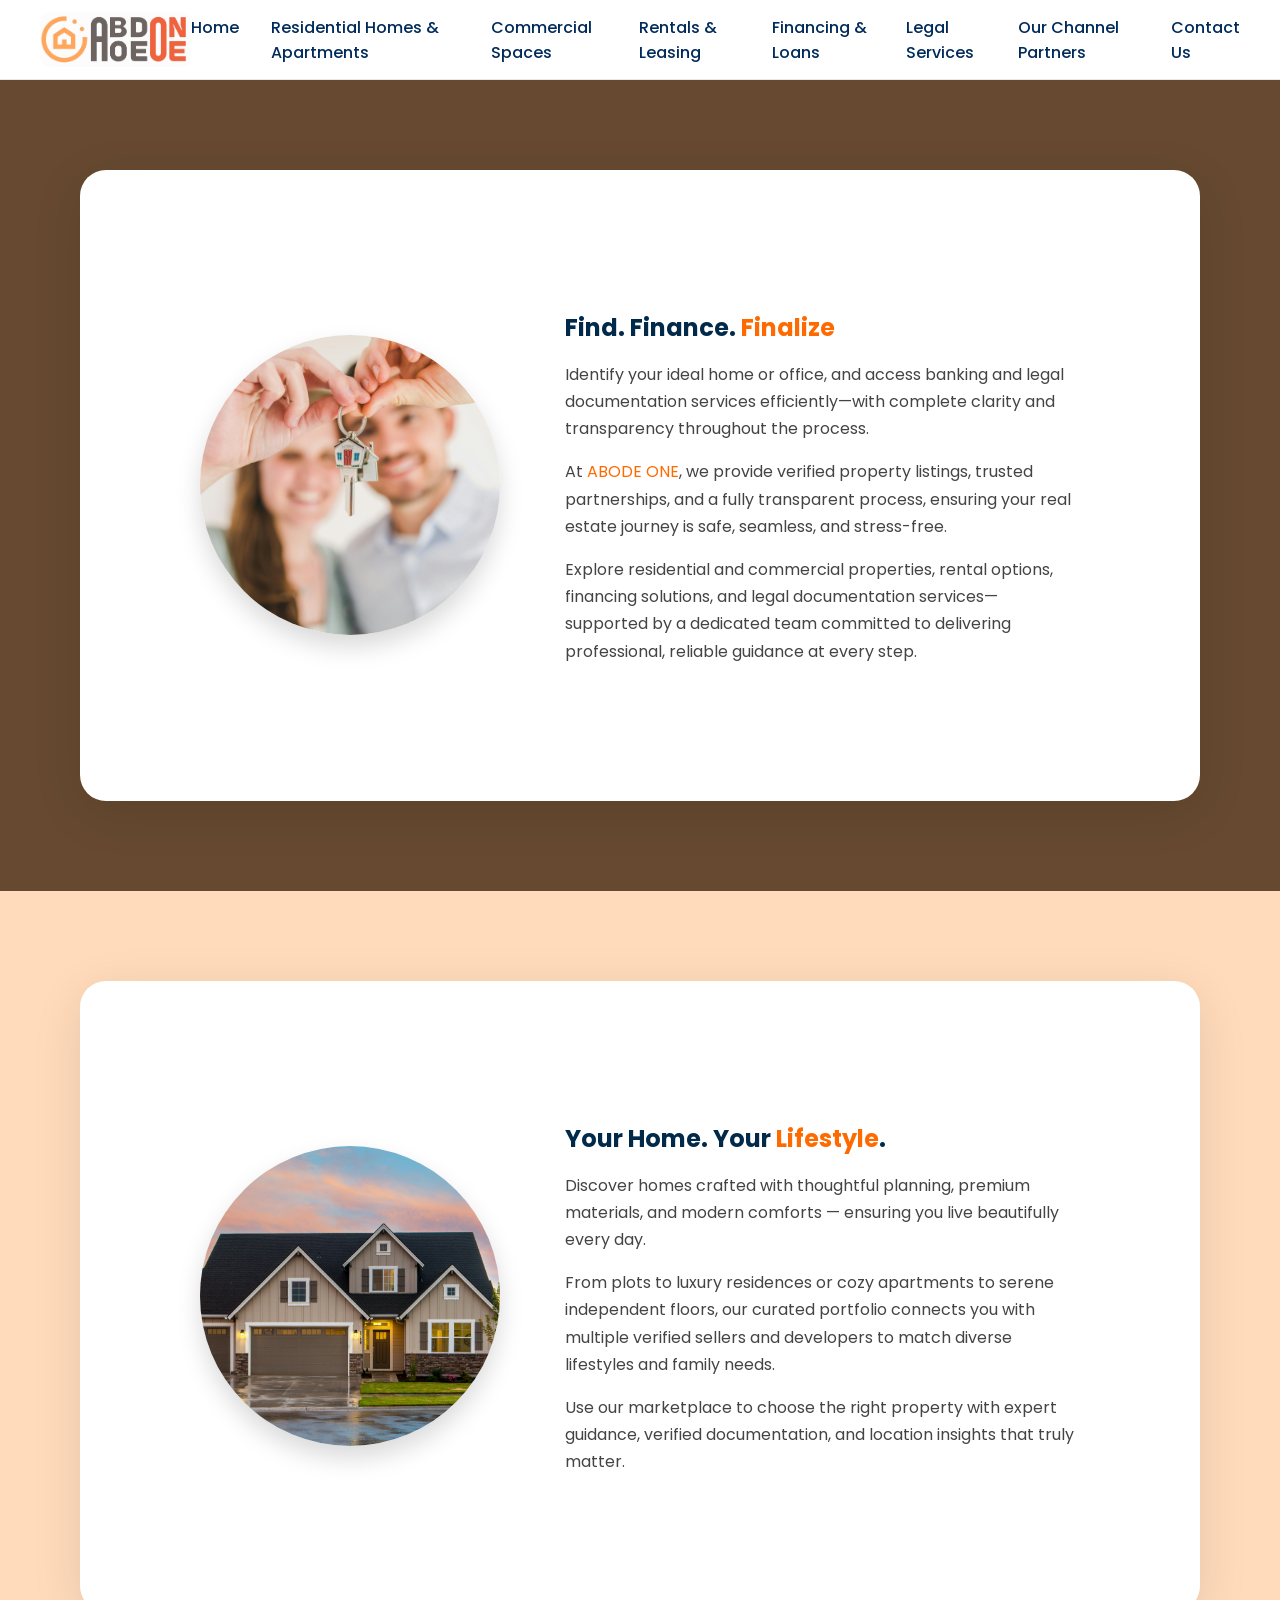
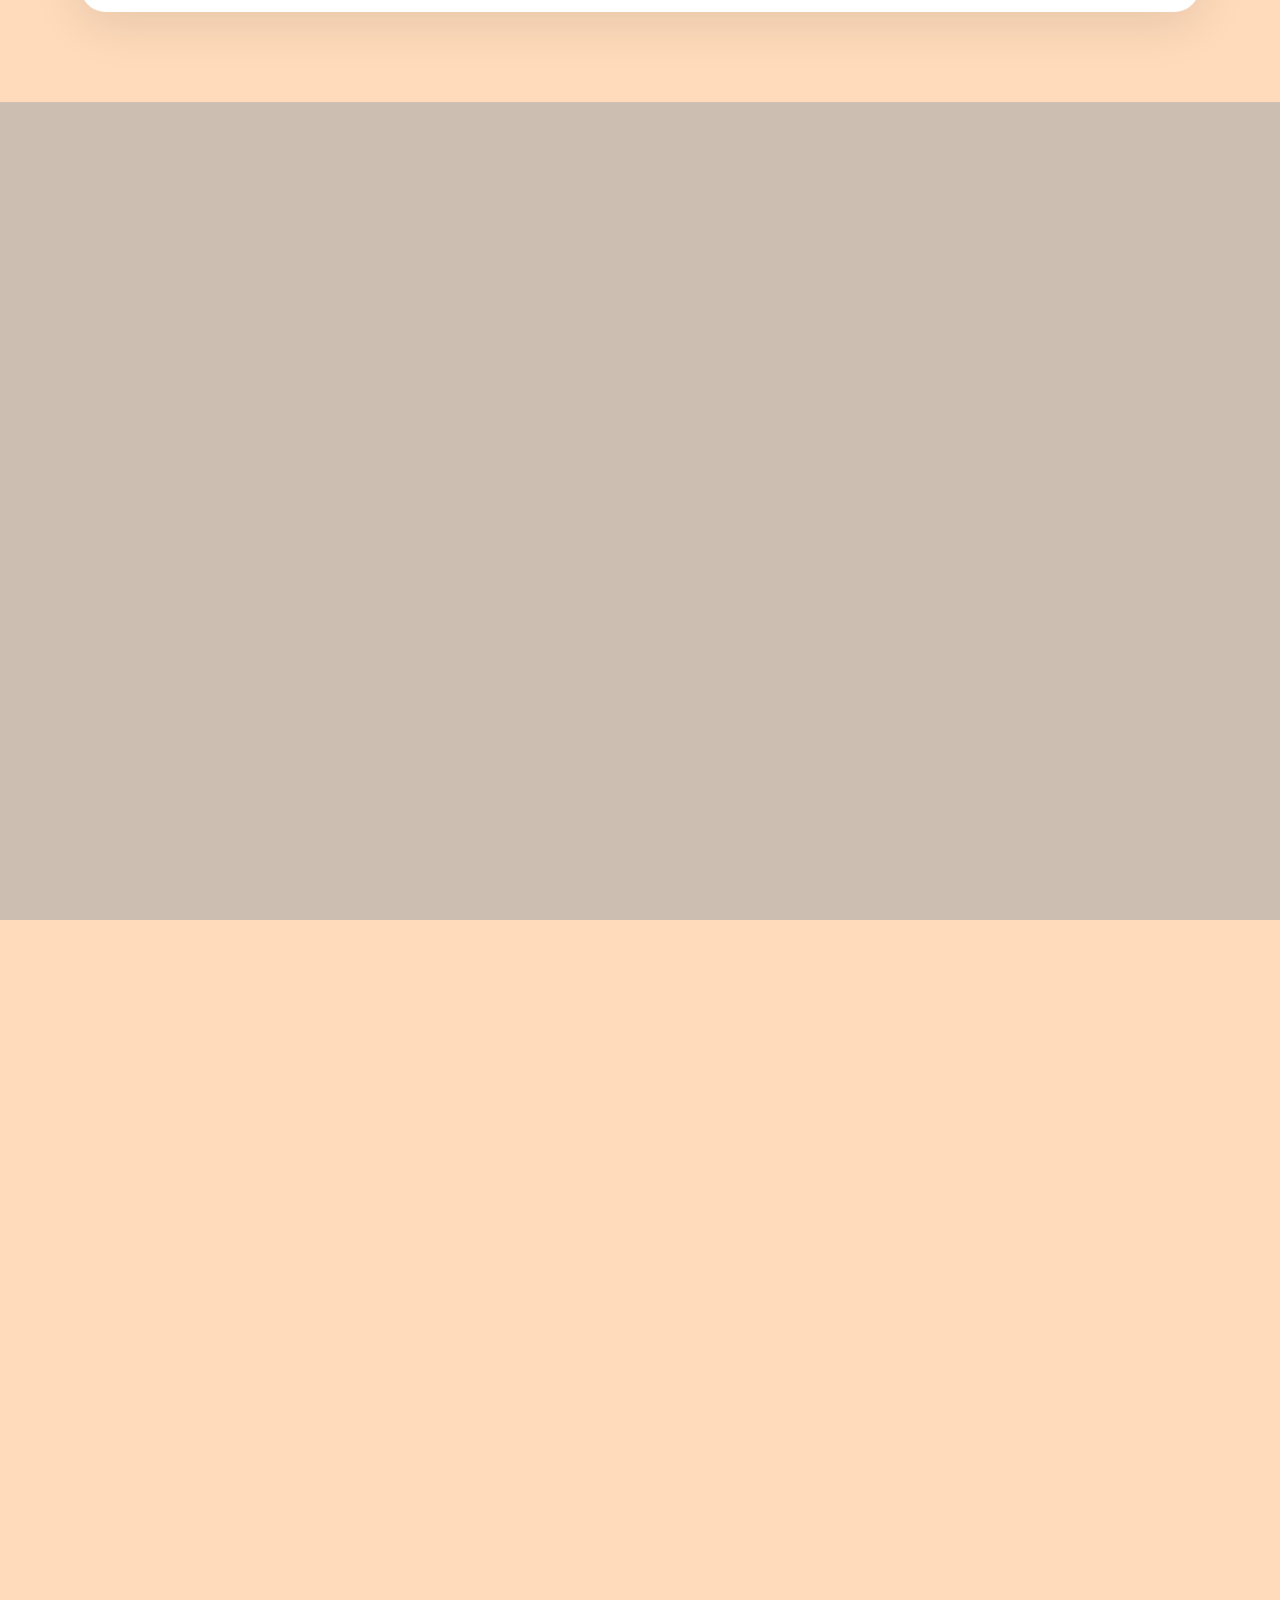
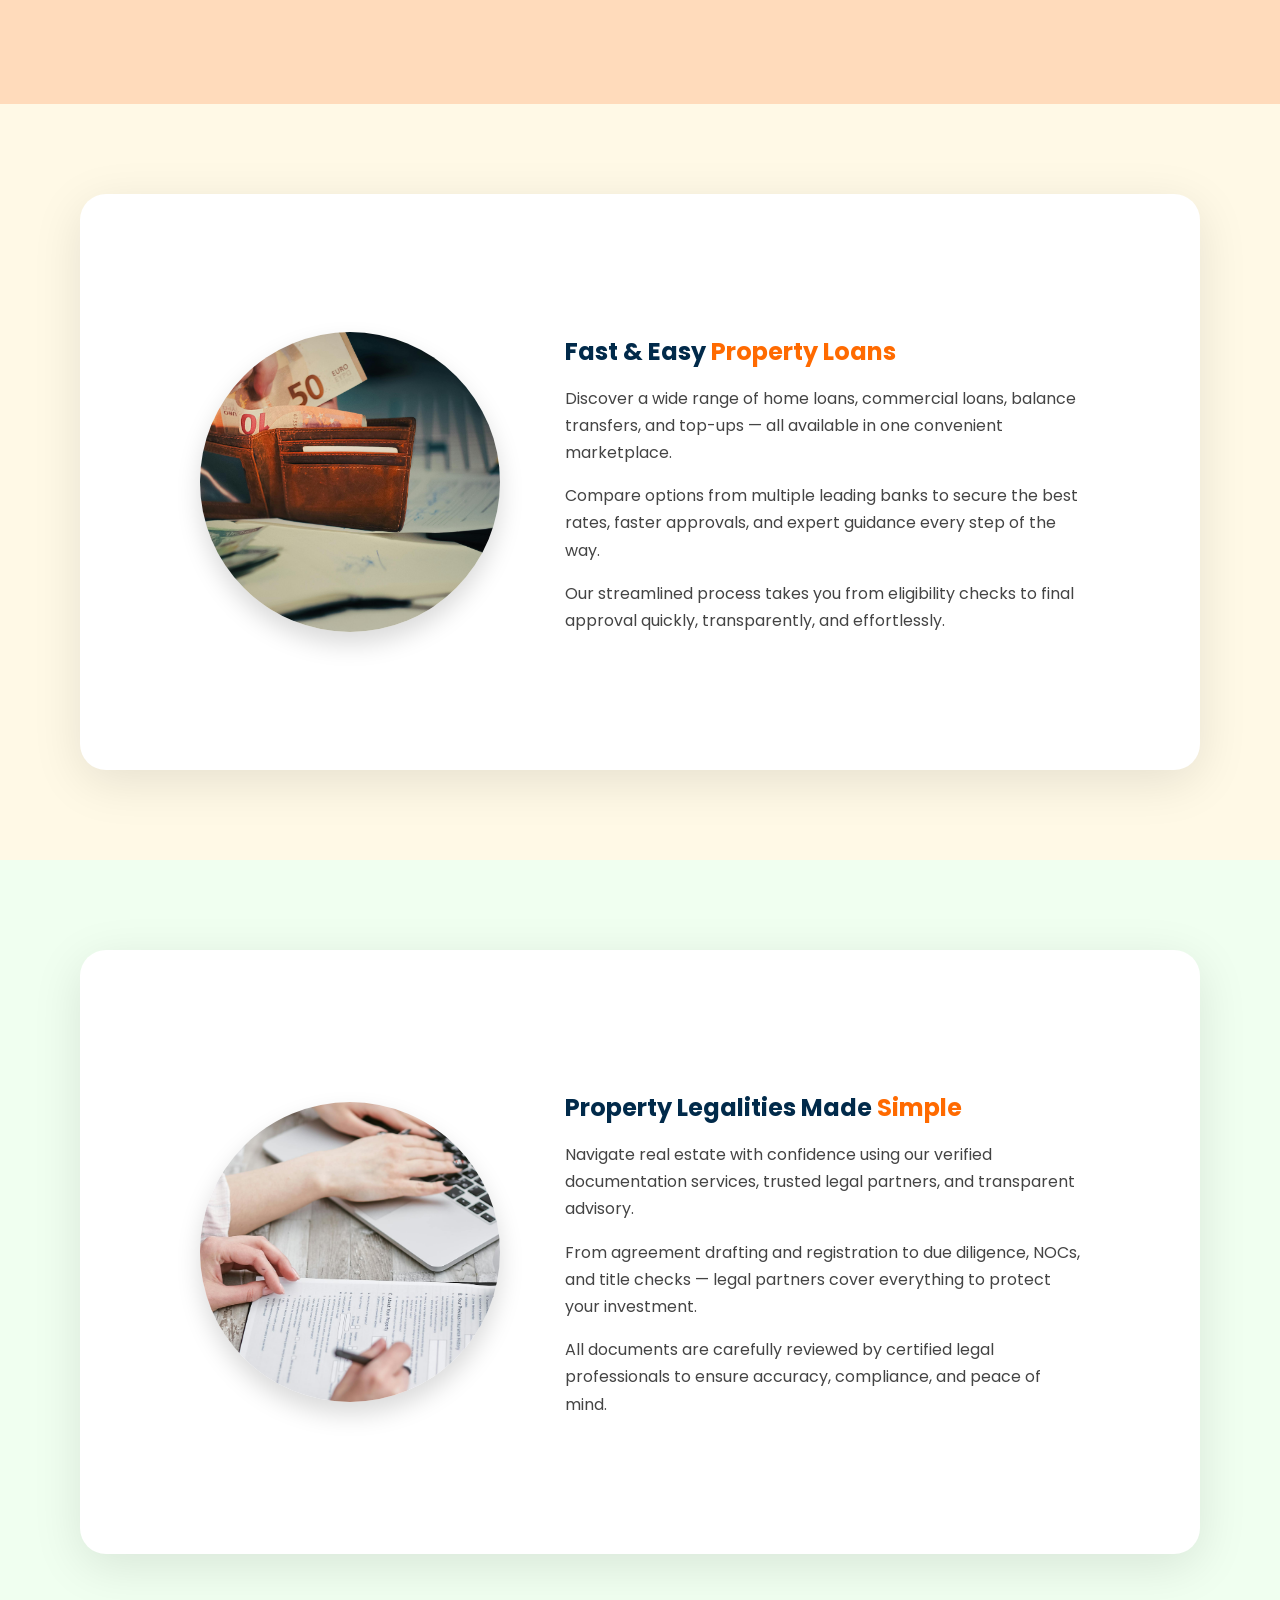
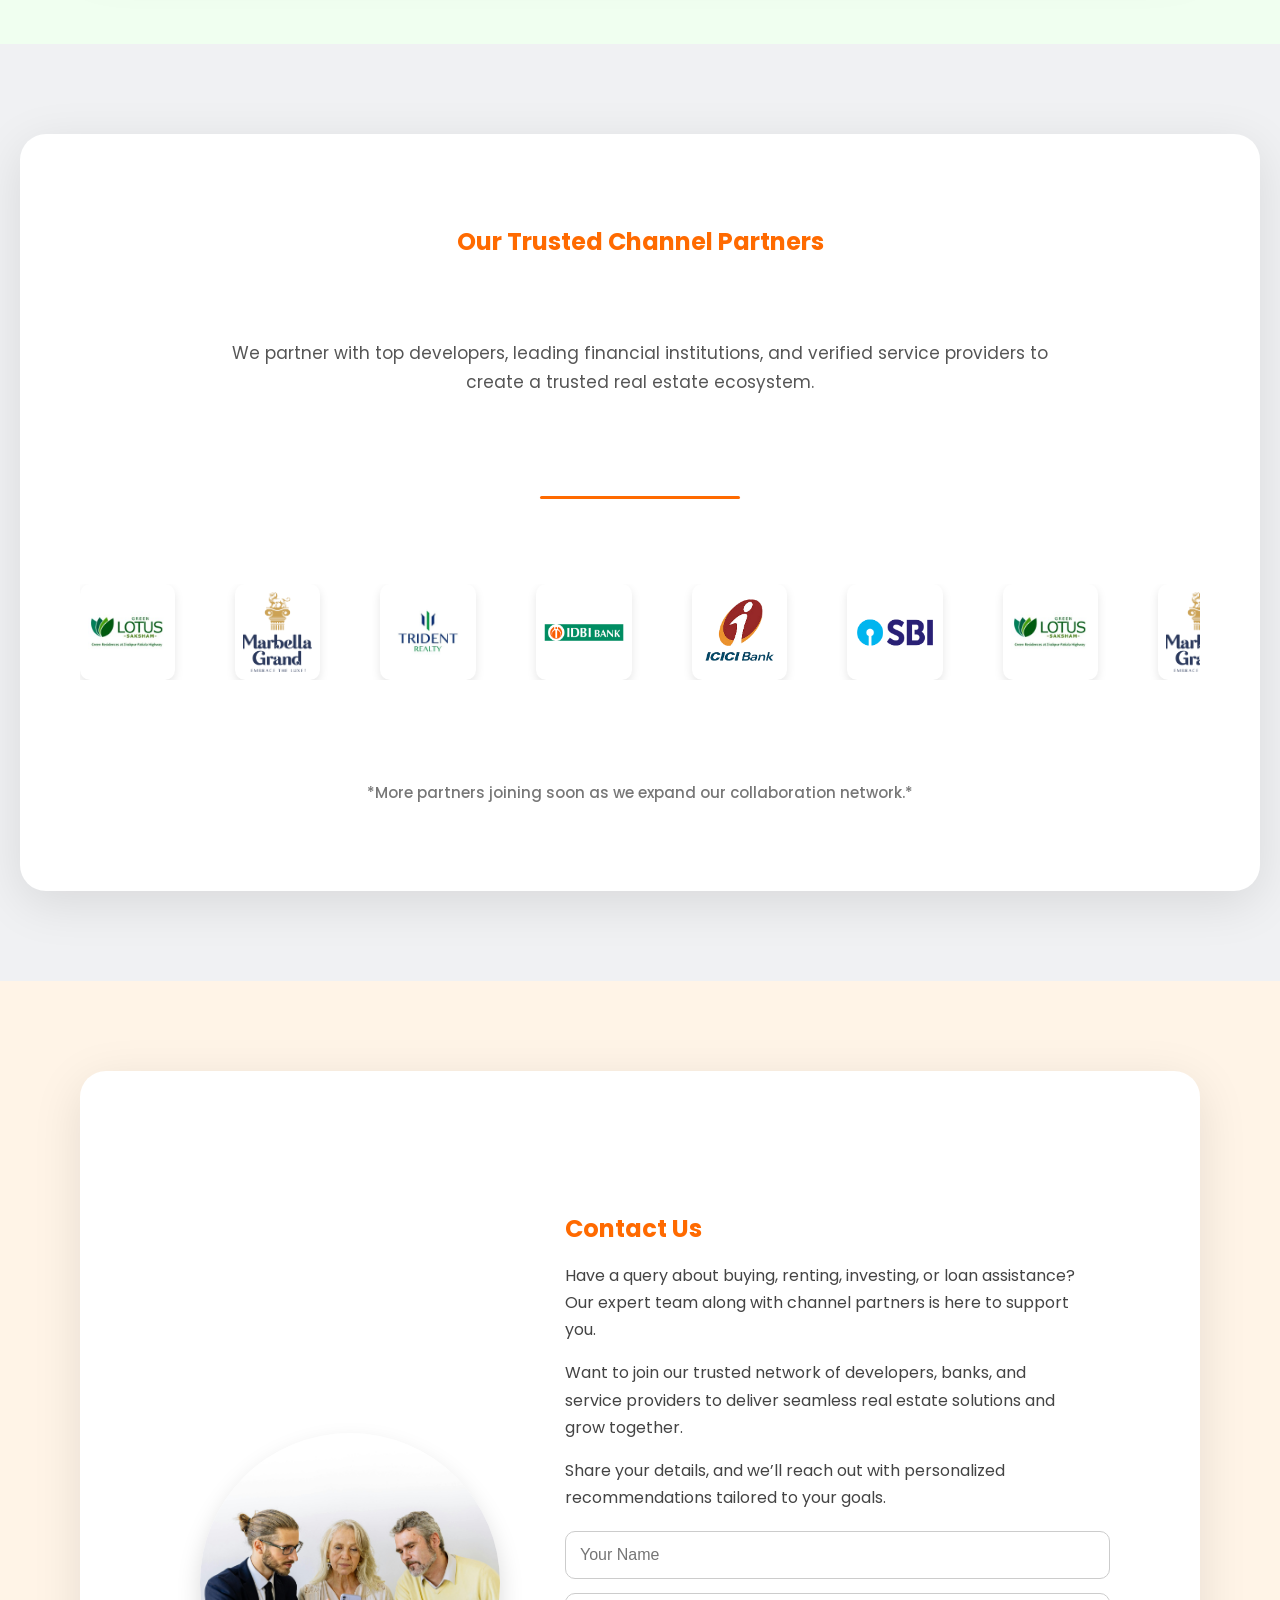
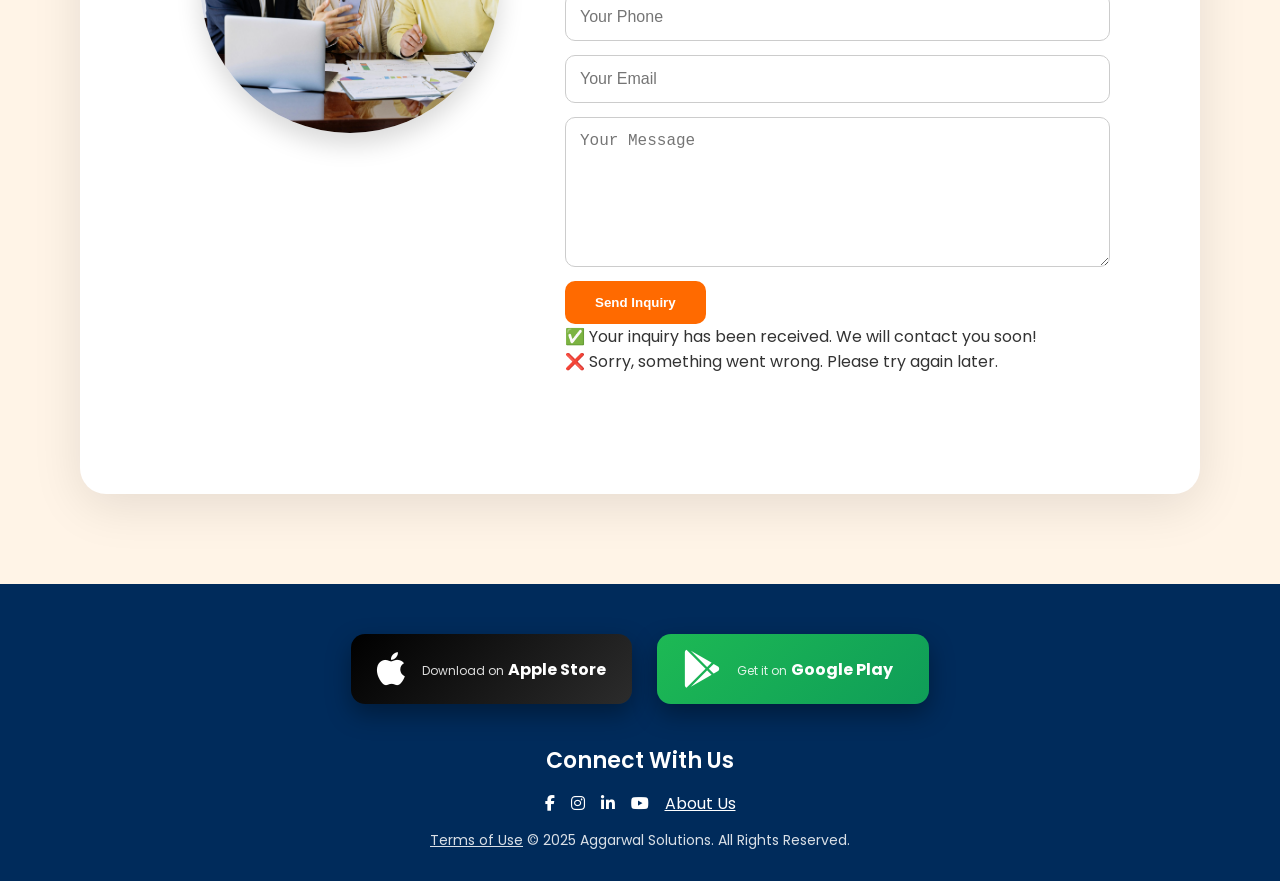
==== commit 6bf3d9da: "Bank APIs" ====
--- a/REAPI/src/main/java/website_content/index.html
+++ b/REAPI/src/main/java/website_content/index.html
@@ -47,7 +47,7 @@
     <div class="glass-card">
         <img src="intro.jpg" class="section-image" alt="Real Estate Intro">
         <div class="text-content">
-           <h1>Real Estate Made <span class="highlight">Effortless</span></h1>
+           <h1>Find. Finance. <span class="highlight">Finalize</span></h1>
            <p>Identify your ideal home or office, and access banking and legal documentation services efficiently—with complete clarity and transparency throughout the process.</p>
            <p>At <span class="highlight">ABODE ONE</span>, we provide verified property listings, trusted partnerships, and a fully transparent process, ensuring your real estate journey is safe, seamless, and stress-free.</p>
            <p>Explore residential and commercial properties, rental options, financing solutions, and legal documentation services—supported by a dedicated team committed to delivering professional, reliable guidance at every step.</p>
@@ -206,6 +206,8 @@
         </div>
     </div>
 </section>
+
+
 
 <script>
 document.getElementById('contactForm').addEventListener('submit', function(e) {
@@ -241,21 +243,49 @@
 
 
 <!-- ======================= FOOTER ======================= -->
-<footer style="text-align:center; padding:30px 20px; background:#002b5b; color:white;">
-    <div style="margin-bottom:18px; font-size:22px; font-weight:600;">Connect With Us</div>
-    <div style="margin-bottom:20px; display:flex; justify-content:center; gap:25px;">
-        <a href="https://www.facebook.com" target="_blank" style="color:white; font-size:26px; transition:0.3s;"><i class="fab fa-facebook-f"></i></a>
-        <a href="https://www.instagram.com" target="_blank" style="color:white; font-size:26px; transition:0.3s;"><i class="fab fa-instagram"></i></a>
-        <a href="https://www.linkedin.com" target="_blank" style="color:white; font-size:26px; transition:0.3s;"><i class="fab fa-linkedin-in"></i></a>
-        <a href="https://www.youtube.com" target="_blank" style="color:white; font-size:26px; transition:0.3s;"><i class="fab fa-youtube"></i></a>
-		<a href="about-us.html" target="_blank" rel="noopener noreferrer" style="color:white; text-decoration:underline;"> About Us</a>
-    </div>
-	  <div style="margin-top:12px; font-size:14px; opacity:0.85;">
-        <a href="terms-of-use.html" target="_blank" rel="noopener noreferrer" style="color:white; text-decoration:underline;">Terms of Use</a>
- | © 2025 Aggarwal Solutions — All Rights Reserved
-    </div>
-  
+<!-- ======================= FOOTER ======================= -->
+<footer class="site-footer">
+    <div class="footer-container">
+
+        <!-- App Store Buttons -->
+        <div class="footer-store-buttons">
+            <a href="https://apps.apple.com/" target="_blank" class="footer-store-btn apple">
+                <i class="fab fa-apple"></i>
+                <div>
+                    <span>Download on</span>
+                    <strong>Apple Store</strong>
+                </div>
+            </a>
+
+            <a href="https://play.google.com/" target="_blank" class="footer-store-btn android">
+                <i class="fab fa-google-play"></i>
+                <div>
+                    <span>Get it on</span>
+                    <strong>Google Play</strong>
+                </div>
+            </a>
+        </div> 
+
+        <!-- Social Section -->
+        <h3 class="footer-title">Connect With Us</h3>
+
+        <div class="footer-social">
+            <a href="https://www.facebook.com" target="_blank"><i class="fab fa-facebook-f"></i></a>
+            <a href="https://www.instagram.com" target="_blank"><i class="fab fa-instagram"></i></a>
+            <a href="https://www.linkedin.com" target="_blank"><i class="fab fa-linkedin-in"></i></a>
+            <a href="https://www.youtube.com" target="_blank"><i class="fab fa-youtube"></i></a>
+            <a href="about-us.html" class="footer-link">About Us</a>
+        </div>
+
+        <!-- Footer Bottom -->
+        <div class="footer-bottom">
+            <a href="terms-of-use.html">Terms of Use</a>
+            <span>© 2025 Aggarwal Solutions. All Rights Reserved.</span>
+        </div>
+
+    </div>
 </footer>
+
 
 <script>
 // Fade-in Animation
--- a/REAPI/src/main/java/website_content/style.css
+++ b/REAPI/src/main/java/website_content/style.css
@@ -1,17 +1,18 @@
-
-<style>
-/* -------------------- GLOBAL -------------------- */
-html { scroll-behavior: smooth; }
+/* ===================== GLOBAL ===================== */
+html {
+    scroll-behavior: smooth;
+}
+
 body {
     margin: 0;
-    font-family: "Poppins", sans-serif;
+    font-family: "Poppins", Arial, sans-serif;
     background: #f6f7f9;
     color: #333;
 }
 
-/* -------------------- HEADER -------------------- */
+/* ===================== HEADER ===================== */
 header {
-    background: #ffffffeb;
+    background: rgba(255, 255, 255, 0.92);
     backdrop-filter: blur(12px);
     position: sticky;
     top: 0;
@@ -41,19 +42,21 @@
     display: flex;
     gap: 32px;
     margin: 0;
-}
+    padding: 0;
+}
+
 header nav ul li a {
+    text-decoration: none;
     font-weight: 500;
-    text-decoration: none;
     color: #002b5b;
     transition: 0.3s;
 }
+
 header nav ul li a:hover {
     color: #ff6a00;
-    font-weight: 600;
-}
-
-/* Hamburger menu button */
+}
+
+/* Hamburger */
 .hamburger {
     display: none;
     font-size: 28px;
@@ -61,7 +64,7 @@
     color: #002b5b;
 }
 
-/* -------------------- SECTIONS -------------------- */
+/* ===================== SECTIONS ===================== */
 section {
     padding: 90px 80px;
     min-height: 50vh;
@@ -70,11 +73,11 @@
     justify-content: center;
 }
 
-/* -------------------- CARDS -------------------- */
+/* ===================== GLASS CARD ===================== */
 .glass-card {
-    background: white;
+    background: #ffffff;
     border-radius: 26px;
-    box-shadow: 0 12px 50px rgba(0,0,0,0.10);
+    box-shadow: 0 12px 50px rgba(0, 0, 0, 0.1);
     padding: 120px;
     display: flex;
     align-items: center;
@@ -83,20 +86,20 @@
     width: 100%;
     opacity: 0;
     transform: translateY(70px);
-	transition: transform 0.5s ease, opacity 0.5s ease;
-}
-
-.visible {
-    opacity: 1 !important;
-    transform: translateY(0) !important;
-}
-
-/* -------------------- TEXT -------------------- */
-.glass-card h1, .glass-card h2 {
-    margin: 0 0 16px 0;
+    transition: 0.5s ease;
+}
+
+.glass-card.visible {
+    opacity: 1;
+    transform: translateY(0);
+}
+
+/* ===================== TEXT ===================== */
+.glass-card h1,
+.glass-card h2 {
+    margin-bottom: 16px;
     color: #012a4a;
     font-weight: 700;
-    line-height: 1.3;
 }
 
 .glass-card p {
@@ -109,35 +112,34 @@
     color: #ff6a00;
 }
 
-/* -------------------- IMAGE -------------------- */
+/* ===================== IMAGES ===================== */
 .section-image {
     width: 300px;
     height: 300px;
     border-radius: 50%;
     object-fit: cover;
-    box-shadow: 0 12px 25px rgba(0,0,0,0.15);
-    transition: 0.3s ease;
-}
+    box-shadow: 0 12px 25px rgba(0, 0, 0, 0.15);
+    transition: 0.3s;
+}
+
 .section-image:hover {
     transform: scale(1.08);
 }
 
-/* -------------------- SECTION COLORS -------------------- */
+/* ===================== BACKGROUNDS ===================== */
 #intro { background: #664930; }
-#residential { background: #FFDBBB; }
-#commercial { background: #CCBEB1; }
-#rentals { background: #FFDBBB; }
+#residential { background: #ffdbbb; }
+#commercial { background: #ccbeb1; }
+#rentals { background: #ffdbbb; }
 #loans { background: #fff9e6; }
-#legal { background: #F0FFF0; }
+#legal { background: #f0fff0; }
 #partners { background: #f0f1f3; }
 #contact { background: #fff4e7; }
 
-/* -------------------- PARTNER SLIDER -------------------- */
+/* ===================== PARTNERS ===================== */
 .partner-track-wrapper {
     overflow: hidden;
     width: 100%;
-    margin-top: 10px;
-    margin-bottom: 10px;
 }
 
 .partner-track {
@@ -150,15 +152,15 @@
     width: 80px;
     height: 80px;
     object-fit: contain;
-    background: white;
-    padding: 5px;
+    background: #ffffff;
+    padding: 8px;
     border-radius: 10px;
-    /* All-around shadow */
-    box-shadow: 0 0 5px 1px rgba(0.1,0.1,0.1,0.1);
-    transition: 0.1s;
-}
+    box-shadow: 0 4px 10px rgba(0,0,0,0.1);
+    transition: 0.2s;
+}
+
 .partner-track img:hover {
-    transform: scale(1.25);
+    transform: scale(1.2);
 }
 
 @keyframes slide {
@@ -166,170 +168,23 @@
     to { transform: translateX(-50%); }
 }
 
-/* -------------------- CONTACT FORM -------------------- */
+/* ===================== FORMS ===================== */
 form {
-    margin-top: 15px;
-}
-form input, form textarea {
     width: 100%;
-    padding: 14px;
-    margin-bottom: 15px;
-    border: 1px solid #ccc;
-    border-radius: 10px;
-    font-size: 16px;
-    background: #fff;
-}
-form button {
-    padding: 14px 30px;
-    background: #ff6a00;
-    border: none;
-    color: white;
-    border-radius: 10px;
-    font-weight: 600;
-    cursor: pointer;
-    margin-top: 8px;
-}
-form button:hover {
-    background: #e35d00;
-}
-
-/* -------------------- RESPONSIVE -------------------- */
-@media (max-width: 900px) {
-    .glass-card {
-        flex-direction: column;
-        text-align: center;
-    }
-    .section-image {
-        width: 180px;
-        height: 180px;
-    }
-    header {
-        padding: 12px 20px;
-    }
-    header nav ul {
-        gap: 18px;
-    }
-}
-
-/* Improved mobile responsiveness */
-@media (max-width: 700px) {
-    section {
-        padding: 50px 25px;
-    }
-    .glass-card {
-        padding: 45px 28px;
-        gap: 30px;
-        max-width: 100%;
-    }
-    .section-image {
-        width: 140px;
-        height: 140px;
-    }
-    .glass-card h1, .glass-card h2 { font-size: 22px; }
-    .glass-card p { font-size: 15px; }
-    .partner-track img {
-        width: 100px;
-        height: 100px;
-        padding: 12px;
-    }
-    .hamburger {
-        display: block;
-    }
-    header nav {
-        display: none;
-        position: absolute;
-        top: 70px;
-        right: 0;
-        background: #ffffff;
-        width: 200px;
-        box-shadow: 0 8px 20px rgba(0,0,0,0.2);
-        border-radius: 10px;
-        flex-direction: column;
-        padding: 10px;
-    }
-    header nav ul {
-        flex-direction: column;
-        gap: 15px;
-    }
-}
-
-/* Extra small phones */
-@media (max-width: 500px) {
-    header { padding: 10px 15px; }
-    .glass-card { padding: 35px 22px; border-radius: 20px; gap: 22px; }
-    .section-image { width: 120px; height: 120px; }
-    .partner-track img { width: 80px; height: 80px; padding: 10px; }
-    header .logo-area strong { font-size: 18px; }
-}
-.site-footer {
-    text-align: center;
-    padding: 30px 20px;
-    background: #002b5b;
-    color: white;
-}
-
-.site-footer .footer-title {
-    margin-bottom: 18px;
-    font-size: 22px;
-    font-weight: 600;
-}
-
-.site-footer .social-icons {
-    margin-bottom: 20px;
-    display: flex;
-    justify-content: center;
-    gap: 25px;
-}
-
-.site-footer .social-icons a {
-    color: white;
-    font-size: 26px;
-    transition: 0.3s;
-}
-
-.site-footer .social-icons a:hover {
-    color: #ffb400; /* Optional hover effect */
-}
-
-.site-footer .footer-bottom {
-    margin-top: 12px;
-    font-size: 14px;
-    opacity: 0.85;
-}
-
-.site-footer .footer-bottom a {
-    color: white;
-    text-decoration: underline;
-    transition: 0.3s;
-}
-
-.site-footer .footer-bottom a:hover {
-    color: #ffb400; /* Optional hover effect */
-}
-
-/* -------------------- CONTACT SECTION -------------------- */
-.text-content {
-    max-width: 800px;
-    margin: 0 auto;
-	text-align: justify;
-}
-
-/* Form Styling */
-form {
+    max-width: 700px;
+    margin-top: 20px;
     display: flex;
     flex-direction: column;
-    gap: 12px;
-    width: 100%;
+    gap: 14px;
 }
 
 form input,
 form textarea {
     width: 100%;
-    padding: 12px 14px;
+    padding: 14px;
     font-size: 16px;
     border-radius: 10px;
     border: 1px solid #ccc;
-    box-sizing: border-box;
     transition: 0.3s;
 }
 
@@ -337,21 +192,22 @@
 form textarea:focus {
     outline: none;
     border-color: #ff6a00;
-    box-shadow: 0 0 5px rgba(255,106,0,0.5);
+    box-shadow: 0 0 6px rgba(255, 106, 0, 0.4);
 }
 
 form textarea {
     resize: vertical;
-    min-height: 100px;
+    min-height: 120px;
 }
 
 form button {
-    padding: 12px 25px;
-    font-size: 16px;
+    align-self: flex-start;
+    padding: 14px 30px;
+    background: #ff6a00;
+    color: #ffffff;
+    border: none;
     border-radius: 10px;
-    background: #ff6a00;
-    color: #fff;
-    border: none;
+    font-weight: 600;
     cursor: pointer;
     transition: 0.3s;
 }
@@ -360,65 +216,16 @@
     background: #e35d00;
 }
 
-/* Success & Error Messages */
-.form-message {
-    display: none;
-    margin-top: 15px;
-    font-weight: 600;
-    text-align: center;
-}
-
-.form-message.success {
-    color: green;
-}
-
-.form-message.error {
-    color: red;
-}
-
-/* -------------------- MOBILE RESPONSIVE -------------------- */
-@media (max-width: 700px) {
-    form input,
-    form textarea {
-        font-size: 15px;
-        padding: 10px 12px;
-    }
-    form button {
-        font-size: 15px;
-        padding: 10px 20px;
-    }
-}
-
-@media (max-width: 500px) {
-    form input,
-    form textarea {
-        font-size: 14px;
-        padding: 8px 10px;
-    }
-    form button {
-        font-size: 14px;
-        padding: 8px 18px;
-    }
-}
-body {
-    font-family: 'Helvetica Neue', Arial, sans-serif;
-    margin: 0;
-    padding: 0;
-    background: #f4f6f8;
-    color: #333;
-}
-
+/* ===================== ABOUT US ===================== */
 .about-us {
     padding: 80px 20px;
     text-align: center;
     background: #ffffff;
-    box-shadow: 0 4px 15px rgba(0,0,0,0.05);
 }
 
 .about-us h1 {
     font-size: 42px;
     margin-bottom: 20px;
-    color: #222;
 }
 
 .mission {
@@ -438,39 +245,177 @@
 
 .founder {
     max-width: 320px;
-    text-align: center;
     background: #f9f9f9;
     padding: 30px 20px;
     border-radius: 12px;
     box-shadow: 0 4px 20px rgba(0,0,0,0.05);
-    transition: transform 0.3s, box-shadow 0.3s;
+    transition: 0.3s;
 }
 
 .founder:hover {
-    transform: translateY(-5px);
-    box-shadow: 0 8px 25px rgba(0,0,0,0.1);
+    transform: translateY(-6px);
 }
 
 .founder img {
     width: 200px;
     height: 200px;
     border-radius: 50%;
-    object-fit: cover;
-    margin-bottom: 20px;
-    border: 5px solid #FFDBBB;
+    border: 5px solid #ffdbbb;
 }
 
 .founder h3 {
-    font-size: 24px;
-    margin-bottom: 10px;
-    color: #222;
-}
-
-.founder p {
+    margin-top: 16px;
+}
+
+/* ===================== FOOTER ===================== */
+.site-footer {
+    background: #002b5b;
+    color: #ffffff;
+    padding: 50px 20px 30px;
+    text-align: center;
+}
+
+/* Store Buttons */
+.footer-store-buttons {
+    display: flex;
+    justify-content: center;
+    gap: 25px;
+    margin-bottom: 40px;
+    flex-wrap: wrap;
+}
+
+.footer-store-btn {
+    display: flex;
+    align-items: center;
+    gap: 16px;
+    padding: 16px 26px;
+    min-width: 220px;
+    background: #000;
+    color: #fff;
+    text-decoration: none;
+    border-radius: 14px;
+    box-shadow: 0 10px 25px rgba(0,0,0,0.35);
+    transition: 0.3s;
+}
+
+.footer-store-btn i {
+    font-size: 38px;
+}
+
+.footer-store-btn span {
+    font-size: 12px;
+    opacity: 0.85;
+}
+
+.footer-store-btn strong {
     font-size: 16px;
-    color: #666;
-    line-height: 1.6;
-}
-
-
-</style>+}
+
+.footer-store-btn:hover {
+    transform: translateY(-4px);
+}
+
+/* Social */
+.footer-title {
+    font-size: 22px;
+    font-weight: 600;
+    margin-bottom: 14px;
+}
+
+.footer-social {
+    display: flex;
+    justify-content: center;
+    gap: 16px;
+    margin-bottom: 14px;
+}
+
+.footer-social a {
+    color: #ffffff;
+    font-size: 16px;
+    transition: 0.3s;
+}
+
+.footer-social a:hover {
+    color: #ffb400;
+}
+
+/* Bottom */
+.footer-bottom {
+    font-size: 14px;
+    opacity: 0.85;
+}
+
+.footer-bottom a {
+    color: #ffffff;
+    text-decoration: underline;
+}
+/* ================= COLORED STORE BUTTONS ================= */
+
+.footer-store-btn.apple {
+    background: linear-gradient(135deg, #000000, #2c2c2c);
+}
+
+.footer-store-btn.android {
+    background: linear-gradient(135deg, #1db954, #0f9d58);
+}
+
+/* Icon colors */
+.footer-store-btn.apple i {
+    color: #ffffff;
+}
+
+.footer-store-btn.android i {
+    color: #ffffff;
+}
+
+/* Hover enhancement */
+.footer-store-btn.apple:hover {
+    background: linear-gradient(135deg, #1a1a1a, #000000);
+}
+
+.footer-store-btn.android:hover {
+    background: linear-gradient(135deg, #34d399, #16a34a);
+}
+
+
+/* ===================== RESPONSIVE ===================== */
+@media (max-width: 900px) {
+    .glass-card {
+        flex-direction: column;
+        text-align: center;
+        padding: 60px 40px;
+    }
+    .section-image {
+        width: 180px;
+        height: 180px;
+    }
+}
+
+@media (max-width: 700px) {
+    section {
+        padding: 50px 25px;
+    }
+    header nav {
+        display: none;
+    }
+    .hamburger {
+        display: block;
+    }
+}
+
+@media (max-width: 600px) {
+    .footer-store-btn {
+        width: 100%;
+        justify-content: center;
+    }
+}
+
+@media (max-width: 500px) {
+    .glass-card {
+        padding: 35px 22px;
+    }
+    .section-image {
+        width: 120px;
+        height: 120px;
+    }
+}
